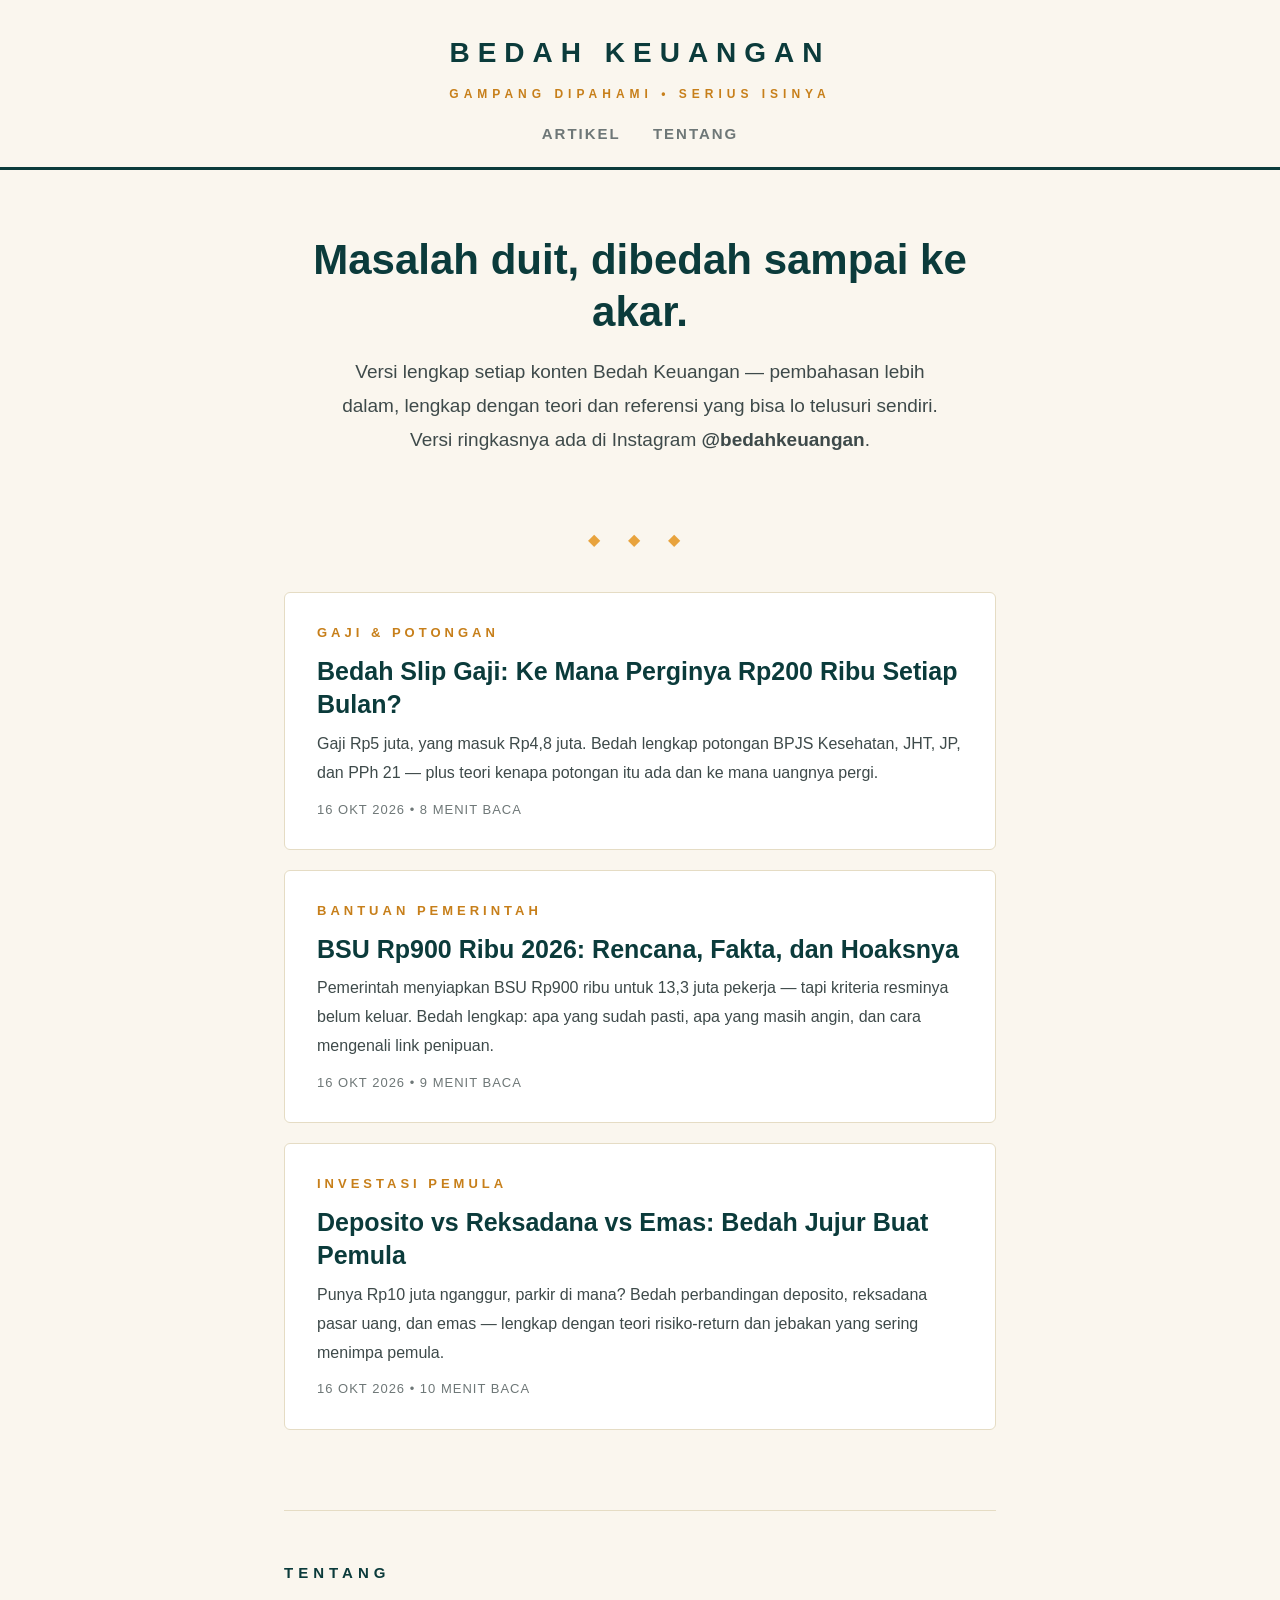
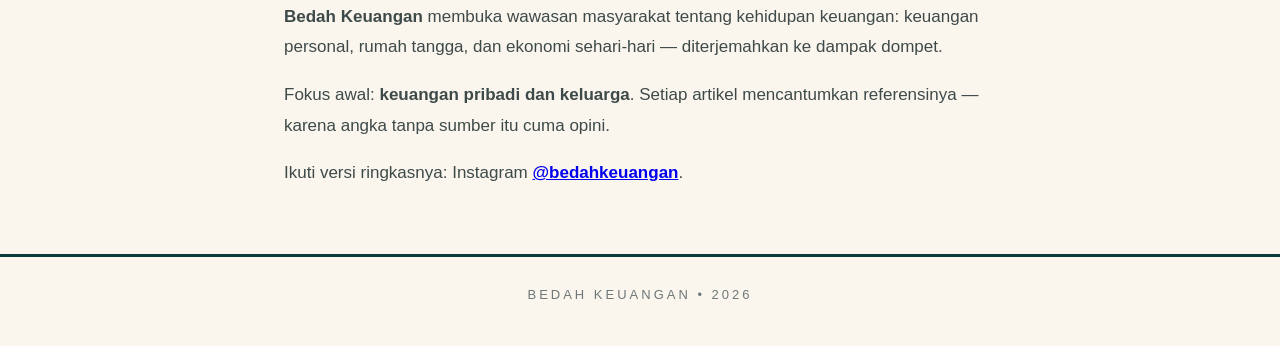
==== index.html @ 10d6ec5a "Situs Bedah Keuangan: 3 artikel perdana" ====
<!DOCTYPE html>
<html lang="id">
<head>
<meta charset="UTF-8">
<meta name="viewport" content="width=device-width, initial-scale=1.0">
<title>Bedah Keuangan — Gampang Dipahami, Serius Isinya</title>
<meta name="description" content="Bedah masalah duit sampai ke akar: keuangan pribadi dan keluarga, dibedah presisi dengan angka terverifikasi dan referensi yang bisa ditelusuri.">
<link rel="stylesheet" href="style.css">
</head>
<body>
<header class="site-header">
  <div class="wrap">
    <a class="brand" href="index.html">BEDAH KEUANGAN<small>GAMPANG DIPAHAMI &bull; SERIUS ISINYA</small></a>
    <nav>
      <a href="index.html">ARTIKEL</a>
      <a href="#tentang">TENTANG</a>
    </nav>
  </div>
</header>

<main class="wrap">
  <section class="hero">
    <h1>Masalah duit, dibedah sampai ke akar.</h1>
    <p>Versi lengkap setiap konten Bedah Keuangan — pembahasan lebih dalam, lengkap dengan teori dan referensi yang bisa lo telusuri sendiri. Versi ringkasnya ada di Instagram <strong>@bedahkeuangan</strong>.</p>
  </section>

  <div class="ornament">&#9670; &#9670; &#9670;</div>

  <section class="cards">
    <a class="card" href="artikel/thp-potongan-gaji.html">
      <div class="kicker">GAJI &amp; POTONGAN</div>
      <h2>Bedah Slip Gaji: Ke Mana Perginya Rp200 Ribu Setiap Bulan?</h2>
      <p>Gaji Rp5 juta, yang masuk Rp4,8 juta. Bedah lengkap potongan BPJS Kesehatan, JHT, JP, dan PPh 21 — plus teori kenapa potongan itu ada dan ke mana uangnya pergi.</p>
      <div class="meta">16 OKT 2026 &bull; 8 MENIT BACA</div>
    </a>
    <a class="card" href="artikel/bsu-900rb-2026.html">
      <div class="kicker">BANTUAN PEMERINTAH</div>
      <h2>BSU Rp900 Ribu 2026: Rencana, Fakta, dan Hoaksnya</h2>
      <p>Pemerintah menyiapkan BSU Rp900 ribu untuk 13,3 juta pekerja — tapi kriteria resminya belum keluar. Bedah lengkap: apa yang sudah pasti, apa yang masih angin, dan cara mengenali link penipuan.</p>
      <div class="meta">16 OKT 2026 &bull; 9 MENIT BACA</div>
    </a>
    <a class="card" href="artikel/investasi-pemula.html">
      <div class="kicker">INVESTASI PEMULA</div>
      <h2>Deposito vs Reksadana vs Emas: Bedah Jujur Buat Pemula</h2>
      <p>Punya Rp10 juta nganggur, parkir di mana? Bedah perbandingan deposito, reksadana pasar uang, dan emas — lengkap dengan teori risiko-return dan jebakan yang sering menimpa pemula.</p>
      <div class="meta">16 OKT 2026 &bull; 10 MENIT BACA</div>
    </a>
    <!-- Artikel berikutnya akan muncul di sini -->
  </section>

  <section class="about" id="tentang">
    <h2>TENTANG</h2>
    <p><strong>Bedah Keuangan</strong> membuka wawasan masyarakat tentang kehidupan keuangan: keuangan personal, rumah tangga, dan ekonomi sehari-hari — diterjemahkan ke dampak dompet.</p>
    <p>Fokus awal: <strong>keuangan pribadi dan keluarga</strong>. Setiap artikel mencantumkan referensinya — karena angka tanpa sumber itu cuma opini.</p>
    <p>Ikuti versi ringkasnya: Instagram <a href="https://www.instagram.com/bedahkeuangan"><strong>@bedahkeuangan</strong></a>.</p>
  </section>
</main>

<footer>
  <div class="wrap">
    BEDAH KEUANGAN &bull; 2026
  </div>
</footer>
</body>
</html>
---- style.css ----
/* Bedah Keuangan — tema "Meja Bedah": kertas kerja analis */
:root {
  --kertas: #FAF6EE;
  --tinta: #0B3B3B;
  --amber: #C77F1A;
  --amber-soft: #E8A33D;
  --arang: #3E4A4A;
  --abu: #6E7777;
  --garis: #E5DCC4;
  --merah: #C0392B;
}
* { margin: 0; padding: 0; box-sizing: border-box; }
body {
  background: var(--kertas);
  color: var(--arang);
  font-family: -apple-system, BlinkMacSystemFont, "Segoe UI", Inter, Roboto, "Helvetica Neue", Arial, sans-serif;
  line-height: 1.8;
  -webkit-font-smoothing: antialiased;
}
.wrap { max-width: 760px; margin: 0 auto; padding: 0 24px; }

/* header */
.site-header {
  border-bottom: 3px solid var(--tinta);
  padding: 28px 0 20px;
  text-align: center;
}
.brand {
  font-size: 28px; font-weight: 800; letter-spacing: 8px;
  text-decoration: none; color: var(--tinta);
}
.brand small { display: block; font-size: 12px; letter-spacing: 5px; color: var(--amber); font-weight: 700; margin-top: 6px; }
nav { margin-top: 14px; font-size: 15px; }
nav a { color: var(--abu); text-decoration: none; margin: 0 14px; letter-spacing: 2px; font-weight: 600; }
nav a:hover { color: var(--tinta); }

/* hero */
.hero { text-align: center; padding: 64px 0 40px; }
.hero h1 { font-size: 42px; line-height: 1.25; margin-bottom: 16px; color: var(--tinta); font-weight: 800; }
.hero p { font-size: 19px; color: var(--arang); max-width: 600px; margin: 0 auto; }
.ornament { color: var(--amber-soft); letter-spacing: 12px; margin: 28px 0; text-align: center; }

/* article cards */
.cards { padding: 10px 0 60px; }
.card {
  display: block; text-decoration: none; color: var(--arang);
  border: 1px solid var(--garis); background: #fff;
  padding: 28px 32px; margin-bottom: 20px; border-radius: 6px;
}
.card:hover { border-color: var(--amber-soft); }
.card .kicker { font-size: 13px; letter-spacing: 4px; color: var(--amber); font-weight: 800; }
.card h2 { font-size: 25px; margin: 10px 0 8px; line-height: 1.35; color: var(--tinta); }
.card p { font-size: 16px; color: var(--arang); }
.card .meta { font-size: 13px; color: var(--abu); margin-top: 10px; letter-spacing: 1px; }

/* article page */
.article-head { text-align: center; padding: 56px 0 8px; }
.article-head .kicker { font-size: 14px; letter-spacing: 5px; color: var(--amber); font-weight: 800; }
.article-head h1 { font-size: 38px; line-height: 1.3; margin: 16px 0; color: var(--tinta); font-weight: 800; }
.article-head .dek { font-size: 19px; color: var(--arang); font-style: italic; }
.article-head .meta { font-size: 13px; color: var(--abu); margin-top: 14px; letter-spacing: 1px; }
article { padding: 24px 0 40px; font-size: 18px; }
article p { margin-bottom: 1.4em; }
article h2 { font-size: 27px; margin: 2em 0 .7em; line-height: 1.35; color: var(--tinta); font-weight: 800; }
article h2::before { content: "\25C6  "; color: var(--amber-soft); font-size: .6em; vertical-align: middle; }
article a { color: var(--tinta); text-decoration-color: var(--amber-soft); text-decoration-thickness: 2px; }
.lede { font-size: 21px; }
.lede::first-letter {
  font-size: 3.2em; float: left; line-height: .9;
  padding: 6px 12px 0 0; color: var(--amber-soft); font-weight: 800;
}
figure { margin: 2.2em 0; }
figure img { width: 100%; display: block; border: 1px solid var(--garis); border-radius: 4px; }
figcaption { font-size: 14px; color: var(--abu); margin-top: 10px; font-style: italic; }
blockquote {
  border-left: 4px solid var(--amber-soft); margin: 2em 0; padding: .6em 0 .6em 1.4em;
  font-size: 21px; font-weight: 700; color: var(--tinta);
}
table.ledger { width: 100%; border-collapse: collapse; margin: 2em 0; font-size: 17px; }
table.ledger th { text-align: left; font-size: 13px; letter-spacing: 3px; color: var(--abu); padding: 10px 8px; border-bottom: 3px solid var(--tinta); }
table.ledger td { padding: 12px 8px; border-bottom: 1px solid var(--garis); }
table.ledger td.num { font-family: ui-monospace, "SF Mono", Menlo, Consolas, monospace; font-weight: 700; text-align: right; white-space: nowrap; }
table.ledger tr.total td { border-bottom: 4px double var(--tinta); font-weight: 800; color: var(--tinta); }
.num-neg { color: var(--merah); }
.ref-box { border: 1px solid var(--garis); background: #fff; padding: 28px 32px; margin: 3em 0; border-radius: 6px; }
.ref-box h2 { margin-top: 0; }
.ref-box h2::before { content: ""; }
.ref-box ol { margin-left: 1.4em; font-size: 16px; }
.ref-box li { margin-bottom: .7em; }
.about { border-top: 1px solid var(--garis); padding: 48px 0; }
.about h2 { font-size: 15px; letter-spacing: 5px; color: var(--tinta); margin-bottom: 16px; }
.about p { margin-bottom: 1em; font-size: 17px; }
footer { border-top: 3px solid var(--tinta); padding: 26px 0 40px; text-align: center; font-size: 13px; letter-spacing: 3px; color: var(--abu); }
.cta { text-align: center; border: 1px solid var(--garis); background: #fff; border-radius: 6px; padding: 8px 32px 32px; margin: 3em 0; }
.cta p { font-size: 18px; }
.back { display: inline-block; margin: 32px 0 8px; color: var(--tinta); font-weight: 700; text-decoration: none; }
.back:hover { color: var(--amber); }
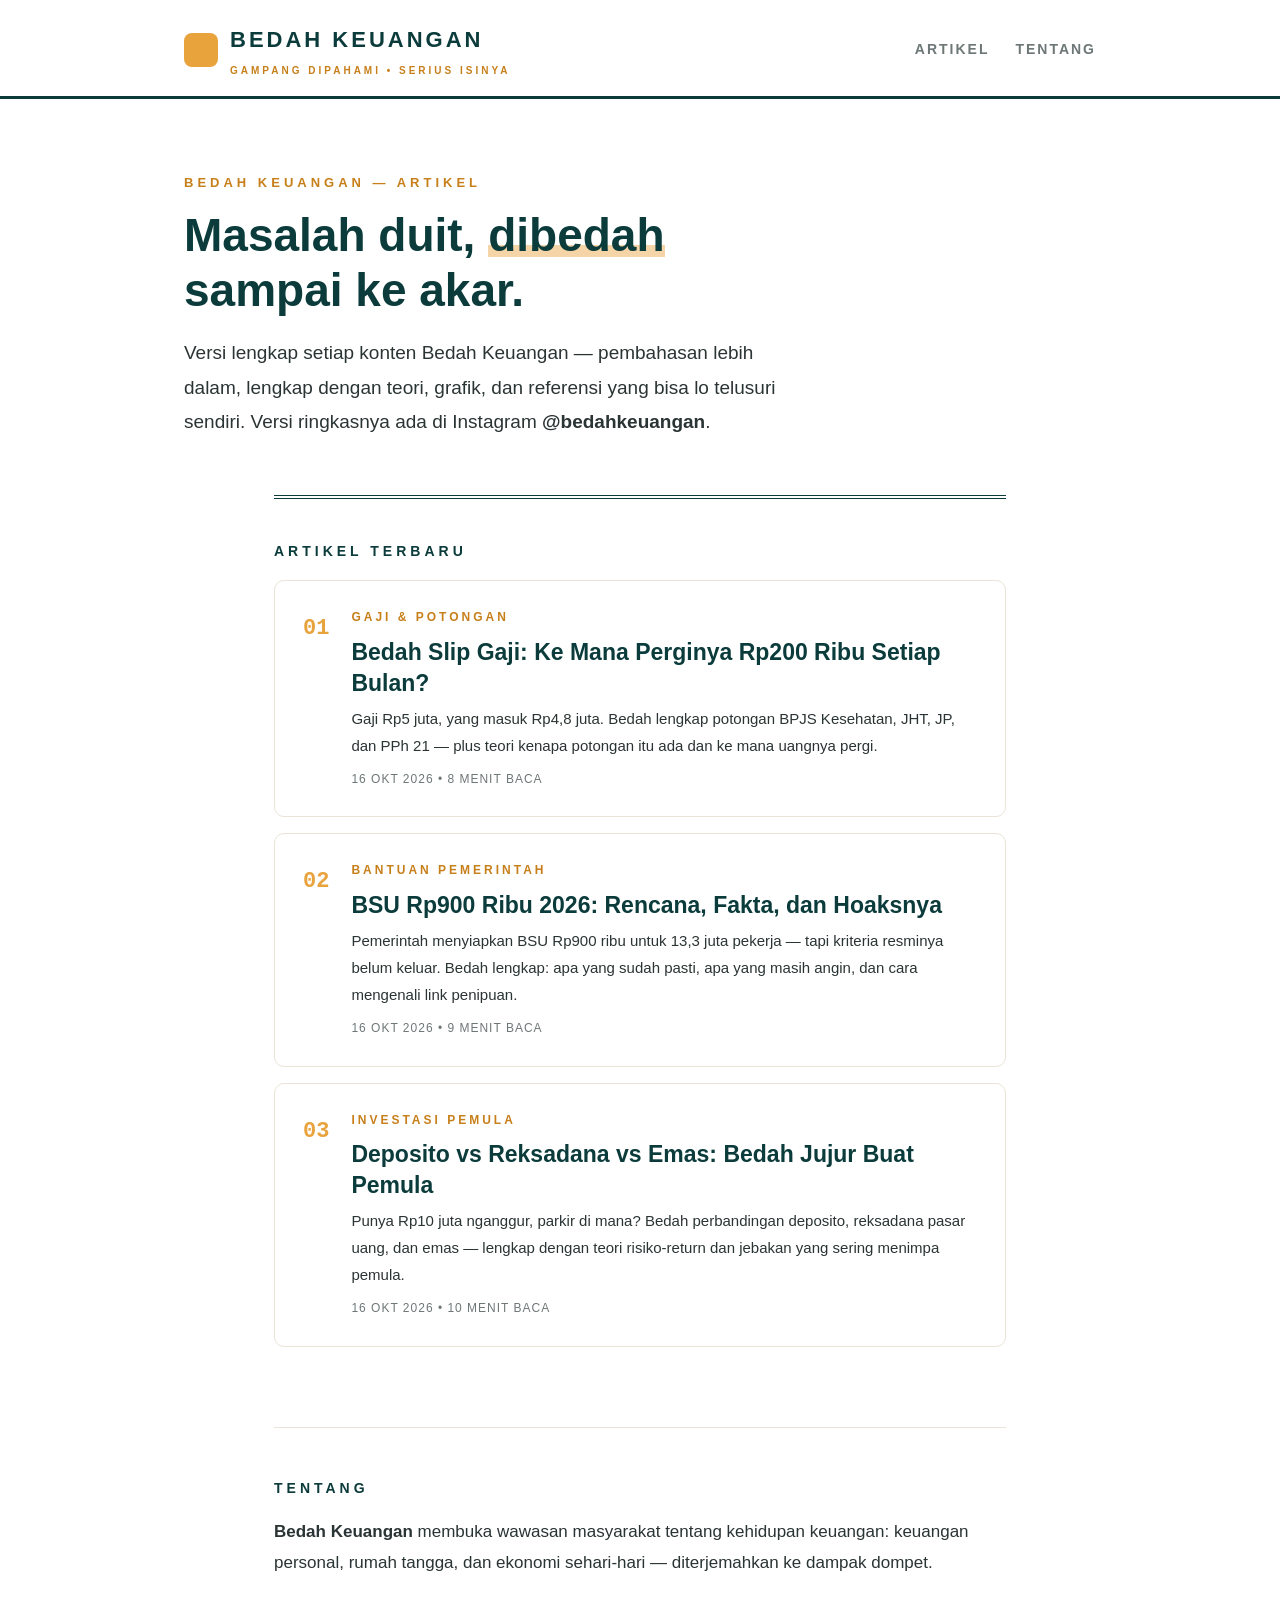
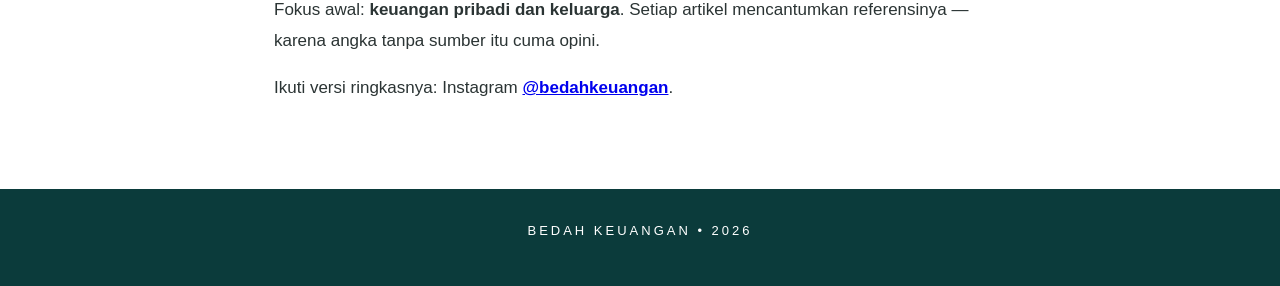
==== commit 9e19ea01: "Update index.html and style.css with new design" ====
--- a/index.html
+++ b/index.html
@@ -10,7 +10,7 @@
 <body>
 <header class="site-header">
   <div class="wrap">
-    <a class="brand" href="index.html">BEDAH KEUANGAN<small>GAMPANG DIPAHAMI &bull; SERIUS ISINYA</small></a>
+    <a class="brand" href="index.html"><span>BEDAH KEUANGAN<small>GAMPANG DIPAHAMI &bull; SERIUS ISINYA</small></span></a>
     <nav>
       <a href="index.html">ARTIKEL</a>
       <a href="#tentang">TENTANG</a>
@@ -18,42 +18,54 @@
   </div>
 </header>
 
-<main class="wrap">
+<main>
   <section class="hero">
-    <h1>Masalah duit, dibedah sampai ke akar.</h1>
-    <p>Versi lengkap setiap konten Bedah Keuangan — pembahasan lebih dalam, lengkap dengan teori dan referensi yang bisa lo telusuri sendiri. Versi ringkasnya ada di Instagram <strong>@bedahkeuangan</strong>.</p>
+    <div class="kicker">BEDAH KEUANGAN &mdash; ARTIKEL</div>
+    <h1>Masalah duit, <span class="hl">dibedah</span> sampai ke akar.</h1>
+    <p>Versi lengkap setiap konten Bedah Keuangan — pembahasan lebih dalam, lengkap dengan teori, grafik, dan referensi yang bisa lo telusuri sendiri. Versi ringkasnya ada di Instagram <strong>@bedahkeuangan</strong>.</p>
   </section>
 
-  <div class="ornament">&#9670; &#9670; &#9670;</div>
+  <div class="wrap">
+    <div class="ornament"></div>
+    <div class="cards-head">ARTIKEL TERBARU</div>
+    <section class="cards">
+      <a class="card" href="artikel/thp-potongan-gaji.html">
+        <div class="num">01</div>
+        <div>
+          <div class="kicker">GAJI &amp; POTONGAN</div>
+          <h2>Bedah Slip Gaji: Ke Mana Perginya Rp200 Ribu Setiap Bulan?</h2>
+          <p>Gaji Rp5 juta, yang masuk Rp4,8 juta. Bedah lengkap potongan BPJS Kesehatan, JHT, JP, dan PPh 21 — plus teori kenapa potongan itu ada dan ke mana uangnya pergi.</p>
+          <div class="meta">16 OKT 2026 &bull; 8 MENIT BACA</div>
+        </div>
+      </a>
+      <a class="card" href="artikel/bsu-900rb-2026.html">
+        <div class="num">02</div>
+        <div>
+          <div class="kicker">BANTUAN PEMERINTAH</div>
+          <h2>BSU Rp900 Ribu 2026: Rencana, Fakta, dan Hoaksnya</h2>
+          <p>Pemerintah menyiapkan BSU Rp900 ribu untuk 13,3 juta pekerja — tapi kriteria resminya belum keluar. Bedah lengkap: apa yang sudah pasti, apa yang masih angin, dan cara mengenali link penipuan.</p>
+          <div class="meta">16 OKT 2026 &bull; 9 MENIT BACA</div>
+        </div>
+      </a>
+      <a class="card" href="artikel/investasi-pemula.html">
+        <div class="num">03</div>
+        <div>
+          <div class="kicker">INVESTASI PEMULA</div>
+          <h2>Deposito vs Reksadana vs Emas: Bedah Jujur Buat Pemula</h2>
+          <p>Punya Rp10 juta nganggur, parkir di mana? Bedah perbandingan deposito, reksadana pasar uang, dan emas — lengkap dengan teori risiko-return dan jebakan yang sering menimpa pemula.</p>
+          <div class="meta">16 OKT 2026 &bull; 10 MENIT BACA</div>
+        </div>
+      </a>
+      <!-- Artikel berikutnya akan muncul di sini -->
+    </section>
 
-  <section class="cards">
-    <a class="card" href="artikel/thp-potongan-gaji.html">
-      <div class="kicker">GAJI &amp; POTONGAN</div>
-      <h2>Bedah Slip Gaji: Ke Mana Perginya Rp200 Ribu Setiap Bulan?</h2>
-      <p>Gaji Rp5 juta, yang masuk Rp4,8 juta. Bedah lengkap potongan BPJS Kesehatan, JHT, JP, dan PPh 21 — plus teori kenapa potongan itu ada dan ke mana uangnya pergi.</p>
-      <div class="meta">16 OKT 2026 &bull; 8 MENIT BACA</div>
-    </a>
-    <a class="card" href="artikel/bsu-900rb-2026.html">
-      <div class="kicker">BANTUAN PEMERINTAH</div>
-      <h2>BSU Rp900 Ribu 2026: Rencana, Fakta, dan Hoaksnya</h2>
-      <p>Pemerintah menyiapkan BSU Rp900 ribu untuk 13,3 juta pekerja — tapi kriteria resminya belum keluar. Bedah lengkap: apa yang sudah pasti, apa yang masih angin, dan cara mengenali link penipuan.</p>
-      <div class="meta">16 OKT 2026 &bull; 9 MENIT BACA</div>
-    </a>
-    <a class="card" href="artikel/investasi-pemula.html">
-      <div class="kicker">INVESTASI PEMULA</div>
-      <h2>Deposito vs Reksadana vs Emas: Bedah Jujur Buat Pemula</h2>
-      <p>Punya Rp10 juta nganggur, parkir di mana? Bedah perbandingan deposito, reksadana pasar uang, dan emas — lengkap dengan teori risiko-return dan jebakan yang sering menimpa pemula.</p>
-      <div class="meta">16 OKT 2026 &bull; 10 MENIT BACA</div>
-    </a>
-    <!-- Artikel berikutnya akan muncul di sini -->
-  </section>
-
-  <section class="about" id="tentang">
-    <h2>TENTANG</h2>
-    <p><strong>Bedah Keuangan</strong> membuka wawasan masyarakat tentang kehidupan keuangan: keuangan personal, rumah tangga, dan ekonomi sehari-hari — diterjemahkan ke dampak dompet.</p>
-    <p>Fokus awal: <strong>keuangan pribadi dan keluarga</strong>. Setiap artikel mencantumkan referensinya — karena angka tanpa sumber itu cuma opini.</p>
-    <p>Ikuti versi ringkasnya: Instagram <a href="https://www.instagram.com/bedahkeuangan"><strong>@bedahkeuangan</strong></a>.</p>
-  </section>
+    <section class="about" id="tentang">
+      <h2>TENTANG</h2>
+      <p><strong>Bedah Keuangan</strong> membuka wawasan masyarakat tentang kehidupan keuangan: keuangan personal, rumah tangga, dan ekonomi sehari-hari — diterjemahkan ke dampak dompet.</p>
+      <p>Fokus awal: <strong>keuangan pribadi dan keluarga</strong>. Setiap artikel mencantumkan referensinya — karena angka tanpa sumber itu cuma opini.</p>
+      <p>Ikuti versi ringkasnya: Instagram <a href="https://www.instagram.com/bedahkeuangan"><strong>@bedahkeuangan</strong></a>.</p>
+    </section>
+  </div>
 </main>
 
 <footer>
--- a/style.css
+++ b/style.css
@@ -1,97 +1,158 @@
-/* Bedah Keuangan — tema "Meja Bedah": kertas kerja analis */
+/* Bedah Keuangan — identitas web: putih bersih, teal + amber */
 :root {
-  --kertas: #FAF6EE;
+  --putih: #FFFFFF;
   --tinta: #0B3B3B;
-  --amber: #C77F1A;
-  --amber-soft: #E8A33D;
-  --arang: #3E4A4A;
+  --tinta-soft: #145252;
+  --amber: #E8A33D;
+  --amber-dark: #C77F1A;
+  --arang: #2B3434;
   --abu: #6E7777;
-  --garis: #E5DCC4;
+  --garis: #E9E4D6;
+  --kertas: #F7F4EA;
   --merah: #C0392B;
+  --teal-tint: #EEF4F4;
 }
 * { margin: 0; padding: 0; box-sizing: border-box; }
 body {
-  background: var(--kertas);
+  background: var(--putih);
   color: var(--arang);
   font-family: -apple-system, BlinkMacSystemFont, "Segoe UI", Inter, Roboto, "Helvetica Neue", Arial, sans-serif;
   line-height: 1.8;
   -webkit-font-smoothing: antialiased;
 }
-.wrap { max-width: 760px; margin: 0 auto; padding: 0 24px; }
+.wrap { max-width: 780px; margin: 0 auto; padding: 0 24px; }
 
-/* header */
+/* header — kiri, bukan tengah */
 .site-header {
   border-bottom: 3px solid var(--tinta);
-  padding: 28px 0 20px;
-  text-align: center;
+  background: var(--putih);
+}
+.site-header .wrap {
+  display: flex; align-items: center; justify-content: space-between;
+  padding-top: 20px; padding-bottom: 16px;
+  max-width: 960px;
 }
 .brand {
-  font-size: 28px; font-weight: 800; letter-spacing: 8px;
+  font-size: 22px; font-weight: 800; letter-spacing: 3px;
   text-decoration: none; color: var(--tinta);
+  display: flex; align-items: center; gap: 12px;
 }
-.brand small { display: block; font-size: 12px; letter-spacing: 5px; color: var(--amber); font-weight: 700; margin-top: 6px; }
-nav { margin-top: 14px; font-size: 15px; }
-nav a { color: var(--abu); text-decoration: none; margin: 0 14px; letter-spacing: 2px; font-weight: 600; }
+.brand::before {
+  content: ""; width: 34px; height: 34px; border-radius: 8px;
+  background: var(--amber);
+  flex-shrink: 0;
+}
+.brand small { display: block; font-size: 10px; letter-spacing: 3px; color: var(--amber-dark); font-weight: 700; margin-top: 2px; }
+nav { font-size: 14px; }
+nav a { color: var(--abu); text-decoration: none; margin-left: 22px; letter-spacing: 2px; font-weight: 700; }
 nav a:hover { color: var(--tinta); }
 
-/* hero */
-.hero { text-align: center; padding: 64px 0 40px; }
-.hero h1 { font-size: 42px; line-height: 1.25; margin-bottom: 16px; color: var(--tinta); font-weight: 800; }
-.hero p { font-size: 19px; color: var(--arang); max-width: 600px; margin: 0 auto; }
-.ornament { color: var(--amber-soft); letter-spacing: 12px; margin: 28px 0; text-align: center; }
+/* hero — kiri, headline teal + garis amber */
+.hero { padding: 72px 0 48px; max-width: 960px; margin: 0 auto; padding-left: 24px; padding-right: 24px; }
+.hero .kicker { font-size: 13px; letter-spacing: 4px; color: var(--amber-dark); font-weight: 800; margin-bottom: 14px; }
+.hero h1 { font-size: 46px; line-height: 1.2; color: var(--tinta); font-weight: 800; max-width: 640px; }
+.hero h1 .hl { position: relative; white-space: nowrap; }
+.hero h1 .hl::after {
+  content: ""; position: absolute; left: 0; right: 0; bottom: 4px; height: 12px;
+  background: var(--amber); opacity: .45; z-index: -1;
+}
+.hero p { font-size: 19px; color: var(--arang); max-width: 620px; margin-top: 18px; }
+.ornament { border-top: 4px double var(--tinta); margin: 8px 0 40px; }
 
-/* article cards */
-.cards { padding: 10px 0 60px; }
+/* daftar artikel — baris ledger bernomor */
+.cards-head { font-size: 14px; letter-spacing: 4px; color: var(--tinta); font-weight: 800; margin-bottom: 6px; }
+.cards { padding: 10px 0 64px; }
 .card {
-  display: block; text-decoration: none; color: var(--arang);
-  border: 1px solid var(--garis); background: #fff;
-  padding: 28px 32px; margin-bottom: 20px; border-radius: 6px;
+  display: flex; gap: 22px; align-items: flex-start;
+  text-decoration: none; color: var(--arang);
+  border: 1px solid var(--garis); border-radius: 10px;
+  padding: 26px 28px; margin-bottom: 16px; background: var(--putih);
+  transition: border-color .15s, transform .15s;
 }
-.card:hover { border-color: var(--amber-soft); }
-.card .kicker { font-size: 13px; letter-spacing: 4px; color: var(--amber); font-weight: 800; }
-.card h2 { font-size: 25px; margin: 10px 0 8px; line-height: 1.35; color: var(--tinta); }
-.card p { font-size: 16px; color: var(--arang); }
-.card .meta { font-size: 13px; color: var(--abu); margin-top: 10px; letter-spacing: 1px; }
+.card:hover { border-color: var(--amber); transform: translateY(-2px); }
+.card .num {
+  font-family: ui-monospace, "SF Mono", Menlo, Consolas, monospace;
+  font-weight: 700; font-size: 22px; color: var(--amber);
+  flex-shrink: 0; padding-top: 2px;
+}
+.card .kicker { font-size: 12px; letter-spacing: 3px; color: var(--amber-dark); font-weight: 800; }
+.card h2 { font-size: 23px; margin: 8px 0 6px; line-height: 1.35; color: var(--tinta); }
+.card p { font-size: 15px; color: var(--arang); }
+.card .meta { font-size: 12px; color: var(--abu); margin-top: 10px; letter-spacing: 1px; }
 
-/* article page */
-.article-head { text-align: center; padding: 56px 0 8px; }
-.article-head .kicker { font-size: 14px; letter-spacing: 5px; color: var(--amber); font-weight: 800; }
-.article-head h1 { font-size: 38px; line-height: 1.3; margin: 16px 0; color: var(--tinta); font-weight: 800; }
+/* halaman artikel */
+.article-head { padding: 56px 0 8px; }
+.article-head .kicker { font-size: 13px; letter-spacing: 4px; color: var(--amber-dark); font-weight: 800; }
+.article-head h1 { font-size: 38px; line-height: 1.28; margin: 14px 0; color: var(--tinta); font-weight: 800; }
+.article-head .rule { width: 72px; height: 6px; background: var(--amber); border-radius: 3px; margin: 4px 0 18px; }
 .article-head .dek { font-size: 19px; color: var(--arang); font-style: italic; }
 .article-head .meta { font-size: 13px; color: var(--abu); margin-top: 14px; letter-spacing: 1px; }
 article { padding: 24px 0 40px; font-size: 18px; }
 article p { margin-bottom: 1.4em; }
-article h2 { font-size: 27px; margin: 2em 0 .7em; line-height: 1.35; color: var(--tinta); font-weight: 800; }
-article h2::before { content: "\25C6  "; color: var(--amber-soft); font-size: .6em; vertical-align: middle; }
-article a { color: var(--tinta); text-decoration-color: var(--amber-soft); text-decoration-thickness: 2px; }
-.lede { font-size: 21px; }
-.lede::first-letter {
-  font-size: 3.2em; float: left; line-height: .9;
-  padding: 6px 12px 0 0; color: var(--amber-soft); font-weight: 800;
+article h2 { font-size: 26px; margin: 2.2em 0 .7em; line-height: 1.35; color: var(--tinta); font-weight: 800; }
+article h2 .n {
+  font-family: ui-monospace, "SF Mono", Menlo, Consolas, monospace;
+  color: var(--amber); font-size: .75em; margin-right: 10px;
 }
-figure { margin: 2.2em 0; }
-figure img { width: 100%; display: block; border: 1px solid var(--garis); border-radius: 4px; }
-figcaption { font-size: 14px; color: var(--abu); margin-top: 10px; font-style: italic; }
+article a { color: var(--tinta-soft); text-decoration-color: var(--amber); text-decoration-thickness: 2px; }
+.lede { font-size: 21px; color: var(--arang); }
 blockquote {
-  border-left: 4px solid var(--amber-soft); margin: 2em 0; padding: .6em 0 .6em 1.4em;
-  font-size: 21px; font-weight: 700; color: var(--tinta);
+  border-left: 5px solid var(--amber); margin: 2em 0; padding: .6em 0 .6em 1.4em;
+  font-size: 21px; font-weight: 700; color: var(--tinta); background: var(--teal-tint);
+  border-radius: 0 8px 8px 0;
 }
+
+/* grafik bar */
+.chart {
+  background: var(--putih); border: 1px solid var(--garis); border-radius: 10px;
+  padding: 26px 28px; margin: 2.4em 0;
+}
+.chart h3 { font-size: 13px; letter-spacing: 3px; color: var(--tinta); font-weight: 800; margin-bottom: 18px; }
+.brow { display: flex; align-items: center; gap: 14px; margin: 14px 0; }
+.blabel { width: 190px; flex-shrink: 0; font-size: 15px; font-weight: 600; color: var(--arang); line-height: 1.4; }
+.btrack { flex: 1; background: var(--kertas); border-radius: 6px; height: 36px; overflow: hidden; }
+.bfill { height: 100%; border-radius: 6px; background: var(--tinta); }
+.bfill.amber { background: var(--amber); }
+.bfill.red { background: var(--merah); }
+.bval {
+  font-family: ui-monospace, "SF Mono", Menlo, Consolas, monospace;
+  font-weight: 700; font-size: 16px; color: var(--tinta);
+  min-width: 118px; text-align: right; flex-shrink: 0;
+}
+.chart-note { font-size: 13px; color: var(--abu); margin-top: 16px; margin-bottom: 0; }
+
 table.ledger { width: 100%; border-collapse: collapse; margin: 2em 0; font-size: 17px; }
 table.ledger th { text-align: left; font-size: 13px; letter-spacing: 3px; color: var(--abu); padding: 10px 8px; border-bottom: 3px solid var(--tinta); }
 table.ledger td { padding: 12px 8px; border-bottom: 1px solid var(--garis); }
 table.ledger td.num { font-family: ui-monospace, "SF Mono", Menlo, Consolas, monospace; font-weight: 700; text-align: right; white-space: nowrap; }
 table.ledger tr.total td { border-bottom: 4px double var(--tinta); font-weight: 800; color: var(--tinta); }
 .num-neg { color: var(--merah); }
-.ref-box { border: 1px solid var(--garis); background: #fff; padding: 28px 32px; margin: 3em 0; border-radius: 6px; }
-.ref-box h2 { margin-top: 0; }
-.ref-box h2::before { content: ""; }
+
+.ref-box { border-left: 6px solid var(--tinta); background: var(--teal-tint); padding: 26px 30px; margin: 3em 0; border-radius: 0 10px 10px 0; }
+.ref-box h2 { margin-top: 0; font-size: 22px; }
 .ref-box ol { margin-left: 1.4em; font-size: 16px; }
 .ref-box li { margin-bottom: .7em; }
+
+.cta { text-align: center; border: 1px solid var(--garis); border-radius: 10px; padding: 8px 32px 32px; margin: 3em 0; }
+.cta .ornament { border-top: 4px double var(--amber); margin: 24px auto; max-width: 220px; }
+.cta p { font-size: 18px; }
+
 .about { border-top: 1px solid var(--garis); padding: 48px 0; }
-.about h2 { font-size: 15px; letter-spacing: 5px; color: var(--tinta); margin-bottom: 16px; }
+.about h2 { font-size: 14px; letter-spacing: 4px; color: var(--tinta); margin-bottom: 16px; }
 .about p { margin-bottom: 1em; font-size: 17px; }
-footer { border-top: 3px solid var(--tinta); padding: 26px 0 40px; text-align: center; font-size: 13px; letter-spacing: 3px; color: var(--abu); }
-.cta { text-align: center; border: 1px solid var(--garis); background: #fff; border-radius: 6px; padding: 8px 32px 32px; margin: 3em 0; }
-.cta p { font-size: 18px; }
+
+footer { background: var(--tinta); color: #fff; padding: 30px 0 44px; margin-top: 20px; }
+footer .wrap { font-size: 13px; letter-spacing: 3px; text-align: center; }
 .back { display: inline-block; margin: 32px 0 8px; color: var(--tinta); font-weight: 700; text-decoration: none; }
-.back:hover { color: var(--amber); }
+.back:hover { color: var(--amber-dark); }
+
+@media (max-width: 640px) {
+  .hero h1 { font-size: 34px; }
+  .article-head h1 { font-size: 30px; }
+  .site-header .wrap { flex-direction: column; gap: 12px; }
+  nav a { margin: 0 11px; }
+  .brow { flex-wrap: wrap; }
+  .blabel { width: 100%; }
+  .btrack { flex: 1 1 60%; }
+  .card { padding: 20px; }
+}
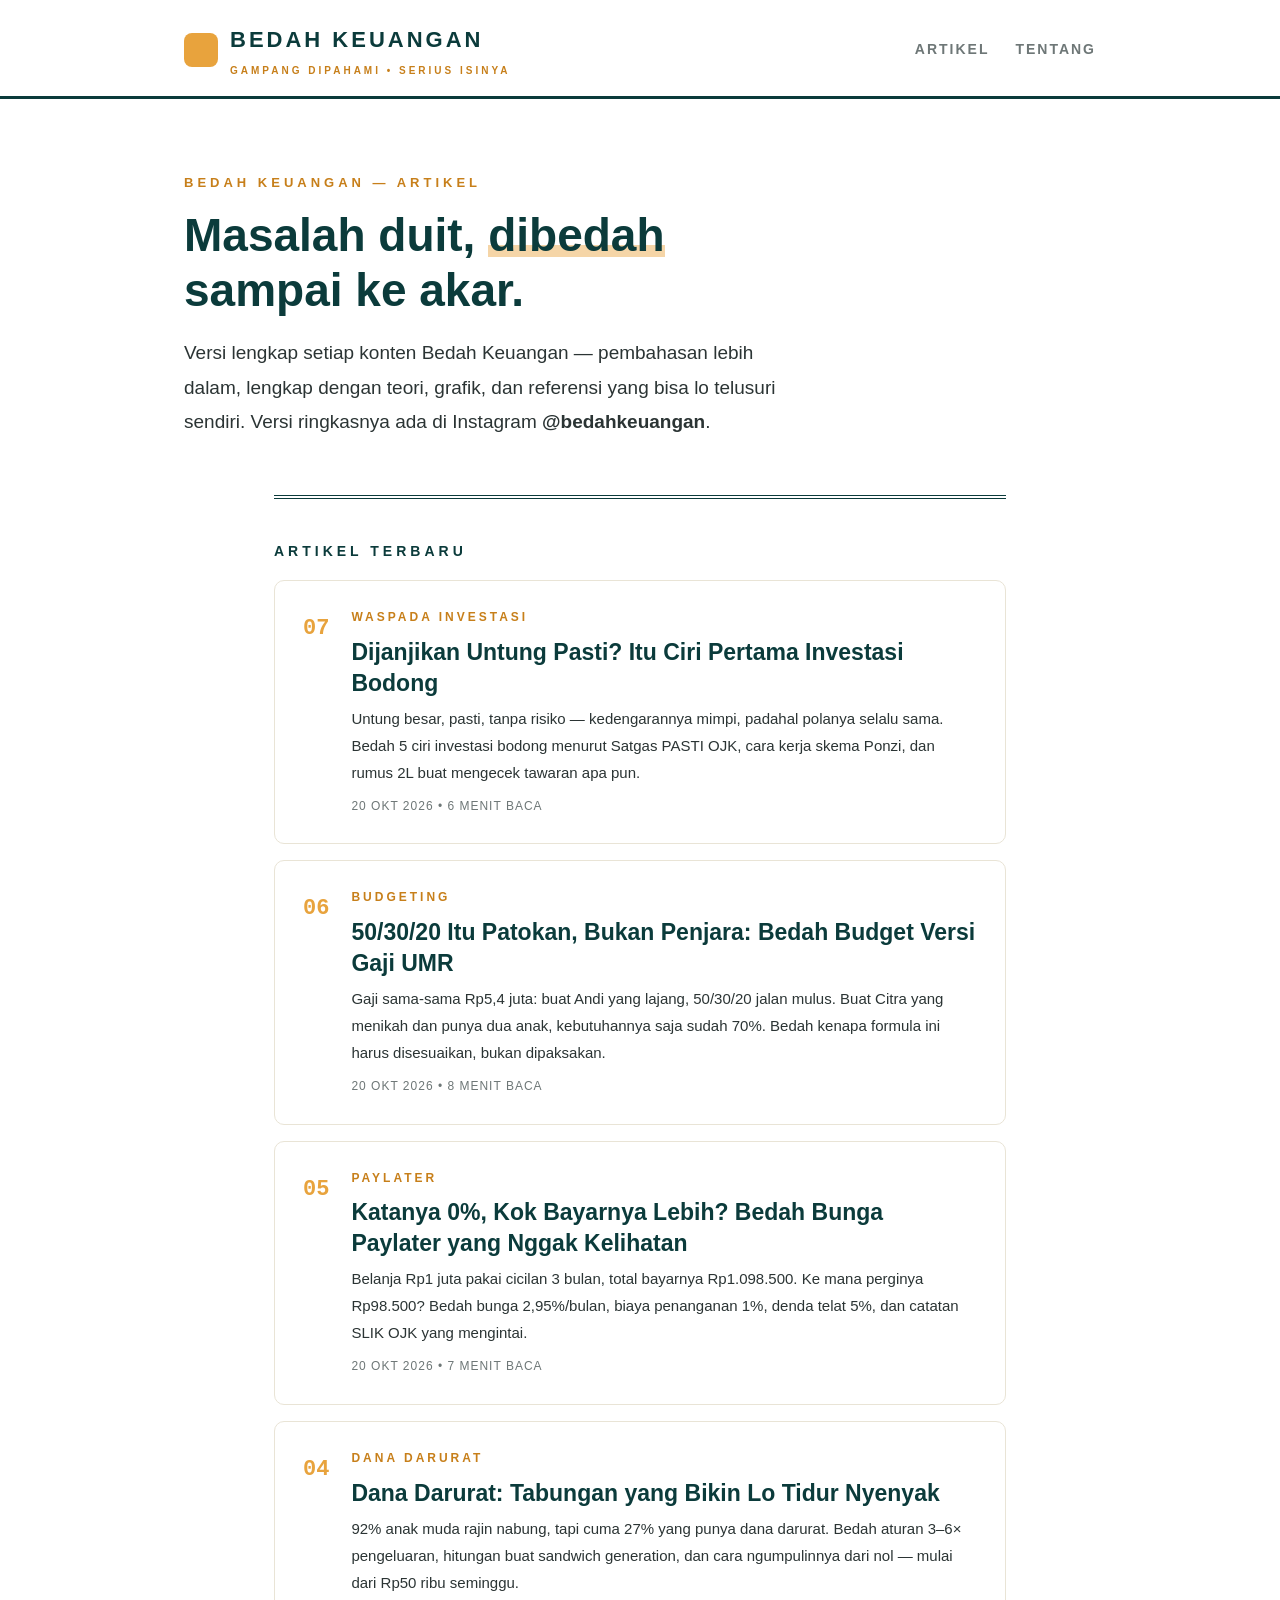
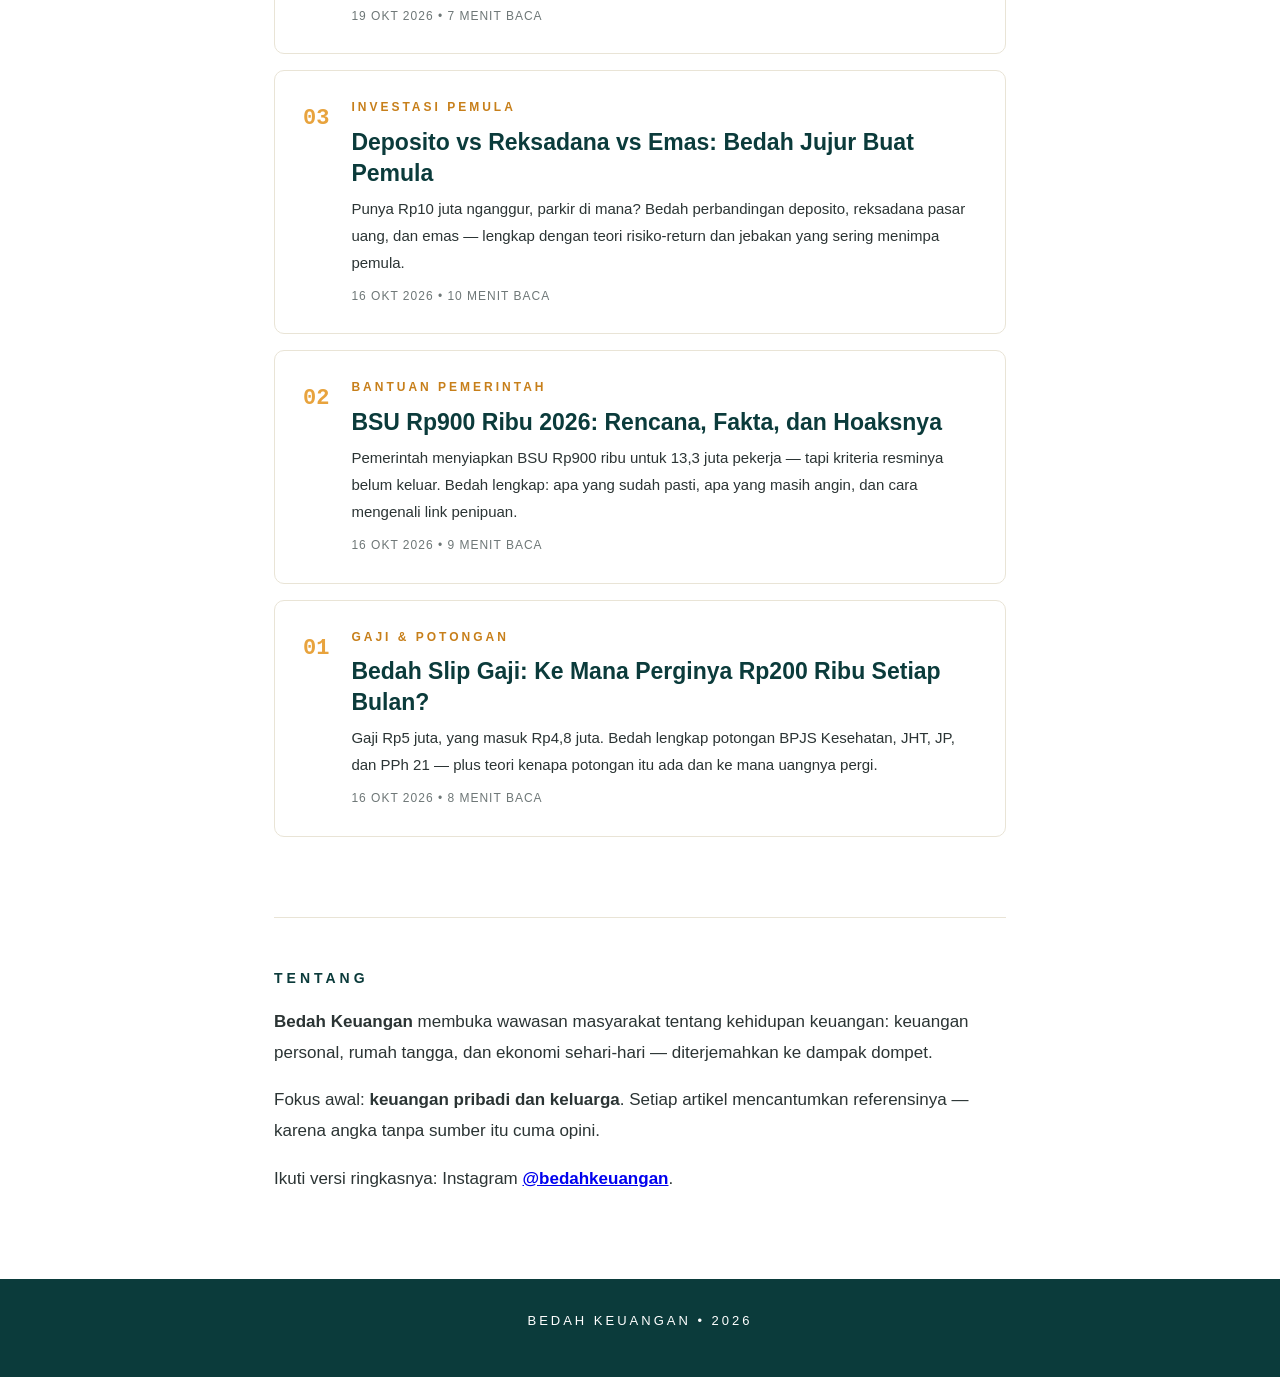
==== commit 61ee3fd5: "Update index: 7 artikel" ====
--- a/index.html
+++ b/index.html
@@ -29,13 +29,49 @@
     <div class="ornament"></div>
     <div class="cards-head">ARTIKEL TERBARU</div>
     <section class="cards">
-      <a class="card" href="artikel/thp-potongan-gaji.html">
-        <div class="num">01</div>
+      <a class="card" href="artikel/investasi-bodong.html">
+        <div class="num">07</div>
         <div>
-          <div class="kicker">GAJI &amp; POTONGAN</div>
-          <h2>Bedah Slip Gaji: Ke Mana Perginya Rp200 Ribu Setiap Bulan?</h2>
-          <p>Gaji Rp5 juta, yang masuk Rp4,8 juta. Bedah lengkap potongan BPJS Kesehatan, JHT, JP, dan PPh 21 — plus teori kenapa potongan itu ada dan ke mana uangnya pergi.</p>
-          <div class="meta">16 OKT 2026 &bull; 8 MENIT BACA</div>
+          <div class="kicker">WASPADA INVESTASI</div>
+          <h2>Dijanjikan Untung Pasti? Itu Ciri Pertama Investasi Bodong</h2>
+          <p>Untung besar, pasti, tanpa risiko — kedengarannya mimpi, padahal polanya selalu sama. Bedah 5 ciri investasi bodong menurut Satgas PASTI OJK, cara kerja skema Ponzi, dan rumus 2L buat mengecek tawaran apa pun.</p>
+          <div class="meta">20 OKT 2026 &bull; 6 MENIT BACA</div>
+        </div>
+      </a>
+      <a class="card" href="artikel/budget-50-30-20.html">
+        <div class="num">06</div>
+        <div>
+          <div class="kicker">BUDGETING</div>
+          <h2>50/30/20 Itu Patokan, Bukan Penjara: Bedah Budget Versi Gaji UMR</h2>
+          <p>Gaji sama-sama Rp5,4 juta: buat Andi yang lajang, 50/30/20 jalan mulus. Buat Citra yang menikah dan punya dua anak, kebutuhannya saja sudah 70%. Bedah kenapa formula ini harus disesuaikan, bukan dipaksakan.</p>
+          <div class="meta">20 OKT 2026 &bull; 8 MENIT BACA</div>
+        </div>
+      </a>
+      <a class="card" href="artikel/paylater-bunga-tersembunyi.html">
+        <div class="num">05</div>
+        <div>
+          <div class="kicker">PAYLATER</div>
+          <h2>Katanya 0%, Kok Bayarnya Lebih? Bedah Bunga Paylater yang Nggak Kelihatan</h2>
+          <p>Belanja Rp1 juta pakai cicilan 3 bulan, total bayarnya Rp1.098.500. Ke mana perginya Rp98.500? Bedah bunga 2,95%/bulan, biaya penanganan 1%, denda telat 5%, dan catatan SLIK OJK yang mengintai.</p>
+          <div class="meta">20 OKT 2026 &bull; 7 MENIT BACA</div>
+        </div>
+      </a>
+      <a class="card" href="artikel/dana-darurat.html">
+        <div class="num">04</div>
+        <div>
+          <div class="kicker">DANA DARURAT</div>
+          <h2>Dana Darurat: Tabungan yang Bikin Lo Tidur Nyenyak</h2>
+          <p>92% anak muda rajin nabung, tapi cuma 27% yang punya dana darurat. Bedah aturan 3–6× pengeluaran, hitungan buat sandwich generation, dan cara ngumpulinnya dari nol — mulai dari Rp50 ribu seminggu.</p>
+          <div class="meta">19 OKT 2026 &bull; 7 MENIT BACA</div>
+        </div>
+      </a>
+      <a class="card" href="artikel/investasi-pemula.html">
+        <div class="num">03</div>
+        <div>
+          <div class="kicker">INVESTASI PEMULA</div>
+          <h2>Deposito vs Reksadana vs Emas: Bedah Jujur Buat Pemula</h2>
+          <p>Punya Rp10 juta nganggur, parkir di mana? Bedah perbandingan deposito, reksadana pasar uang, dan emas — lengkap dengan teori risiko-return dan jebakan yang sering menimpa pemula.</p>
+          <div class="meta">16 OKT 2026 &bull; 10 MENIT BACA</div>
         </div>
       </a>
       <a class="card" href="artikel/bsu-900rb-2026.html">
@@ -47,13 +83,13 @@
           <div class="meta">16 OKT 2026 &bull; 9 MENIT BACA</div>
         </div>
       </a>
-      <a class="card" href="artikel/investasi-pemula.html">
-        <div class="num">03</div>
+      <a class="card" href="artikel/thp-potongan-gaji.html">
+        <div class="num">01</div>
         <div>
-          <div class="kicker">INVESTASI PEMULA</div>
-          <h2>Deposito vs Reksadana vs Emas: Bedah Jujur Buat Pemula</h2>
-          <p>Punya Rp10 juta nganggur, parkir di mana? Bedah perbandingan deposito, reksadana pasar uang, dan emas — lengkap dengan teori risiko-return dan jebakan yang sering menimpa pemula.</p>
-          <div class="meta">16 OKT 2026 &bull; 10 MENIT BACA</div>
+          <div class="kicker">GAJI &amp; POTONGAN</div>
+          <h2>Bedah Slip Gaji: Ke Mana Perginya Rp200 Ribu Setiap Bulan?</h2>
+          <p>Gaji Rp5 juta, yang masuk Rp4,8 juta. Bedah lengkap potongan BPJS Kesehatan, JHT, JP, dan PPh 21 — plus teori kenapa potongan itu ada dan ke mana uangnya pergi.</p>
+          <div class="meta">16 OKT 2026 &bull; 8 MENIT BACA</div>
         </div>
       </a>
       <!-- Artikel berikutnya akan muncul di sini -->
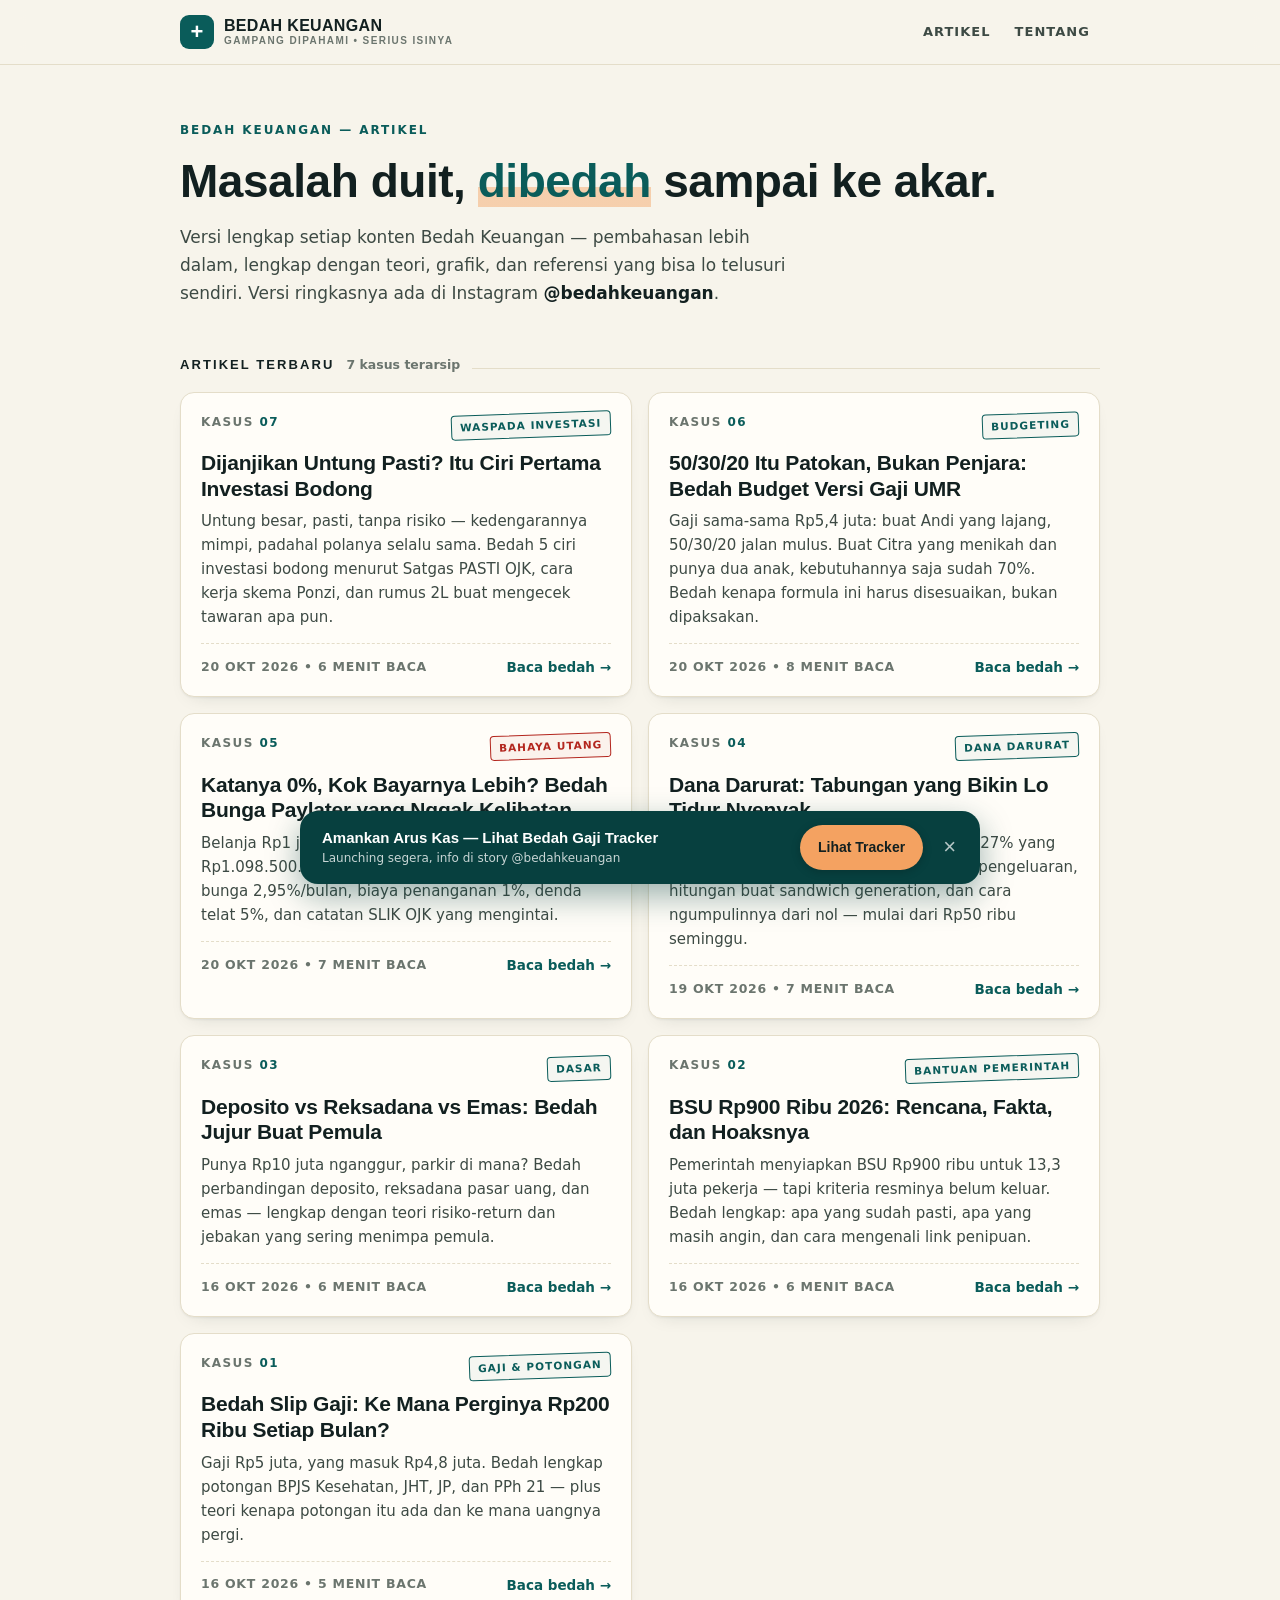
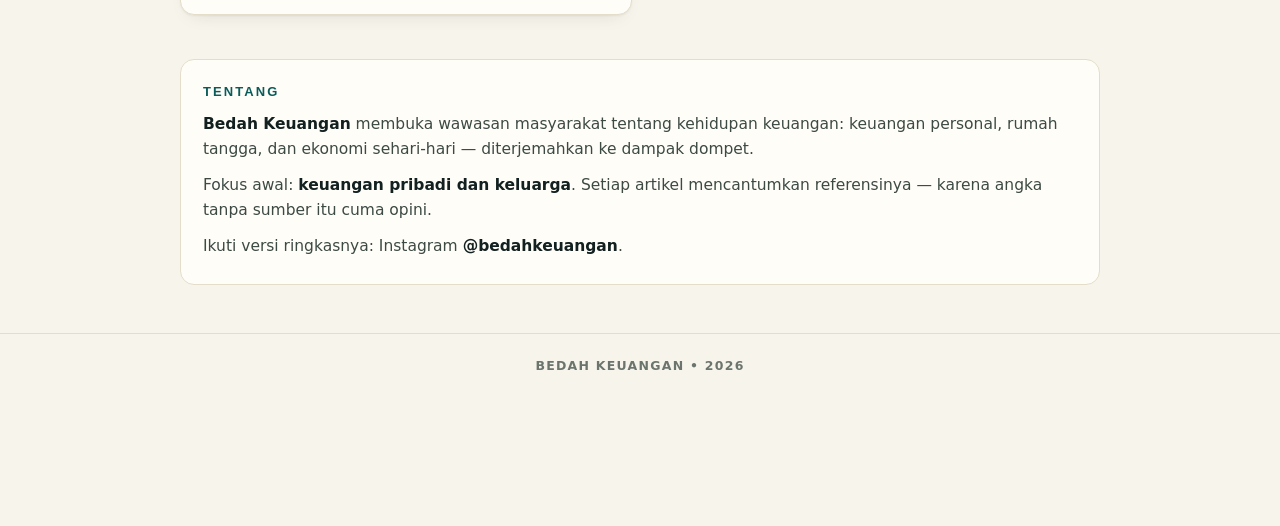
==== commit d27ffffc: "UI Opsi A — Modern Clinical Ledger (roll-out 6 Nov 2026)" ====
--- a/index.html
+++ b/index.html
@@ -9,8 +9,11 @@
 </head>
 <body>
 <header class="site-header">
-  <div class="wrap">
-    <a class="brand" href="index.html"><span>BEDAH KEUANGAN<small>GAMPANG DIPAHAMI &bull; SERIUS ISINYA</small></span></a>
+  <div class="wrap-wide">
+    <a class="brand" href="index.html">
+      <span class="brand-mark">+</span>
+      <span class="brand-name">BEDAH KEUANGAN<small>GAMPANG DIPAHAMI &bull; SERIUS ISINYA</small></span>
+    </a>
     <nav>
       <a href="index.html">ARTIKEL</a>
       <a href="#tentang">TENTANG</a>
@@ -19,80 +22,103 @@
 </header>
 
 <main>
-  <section class="hero">
-    <div class="kicker">BEDAH KEUANGAN &mdash; ARTIKEL</div>
-    <h1>Masalah duit, <span class="hl">dibedah</span> sampai ke akar.</h1>
-    <p>Versi lengkap setiap konten Bedah Keuangan — pembahasan lebih dalam, lengkap dengan teori, grafik, dan referensi yang bisa lo telusuri sendiri. Versi ringkasnya ada di Instagram <strong>@bedahkeuangan</strong>.</p>
-  </section>
+  <div class="wrap-wide">
+    <section class="hero">
+      <div class="kicker">BEDAH KEUANGAN &mdash; ARTIKEL</div>
+      <h1>Masalah duit, <span class="hl">dibedah</span> sampai ke akar.</h1>
+      <p>Versi lengkap setiap konten Bedah Keuangan — pembahasan lebih dalam, lengkap dengan teori, grafik, dan referensi yang bisa lo telusuri sendiri. Versi ringkasnya ada di Instagram <strong>@bedahkeuangan</strong>.</p>
+    </section>
 
-  <div class="wrap">
-    <div class="ornament"></div>
-    <div class="cards-head">ARTIKEL TERBARU</div>
+    <div class="section-label">
+      <h2>ARTIKEL TERBARU</h2>
+      <span class="count">7 kasus terarsip</span>
+    </div>
+
     <section class="cards">
       <a class="card" href="artikel/investasi-bodong.html">
-        <div class="num">07</div>
-        <div>
-          <div class="kicker">WASPADA INVESTASI</div>
-          <h2>Dijanjikan Untung Pasti? Itu Ciri Pertama Investasi Bodong</h2>
-          <p>Untung besar, pasti, tanpa risiko — kedengarannya mimpi, padahal polanya selalu sama. Bedah 5 ciri investasi bodong menurut Satgas PASTI OJK, cara kerja skema Ponzi, dan rumus 2L buat mengecek tawaran apa pun.</p>
-          <div class="meta">20 OKT 2026 &bull; 6 MENIT BACA</div>
+        <div class="card-top">
+          <span class="case-no">KASUS <b>07</b></span>
+          <span class="stamp">Waspada Investasi</span>
+        </div>
+        <h2>Dijanjikan Untung Pasti? Itu Ciri Pertama Investasi Bodong</h2>
+        <p>Untung besar, pasti, tanpa risiko — kedengarannya mimpi, padahal polanya selalu sama. Bedah 5 ciri investasi bodong menurut Satgas PASTI OJK, cara kerja skema Ponzi, dan rumus 2L buat mengecek tawaran apa pun.</p>
+        <div class="card-foot">
+          <span class="meta">20 OKT 2026 &bull; 6 MENIT BACA</span>
+          <span class="read-more">Baca bedah &rarr;</span>
         </div>
       </a>
       <a class="card" href="artikel/budget-50-30-20.html">
-        <div class="num">06</div>
-        <div>
-          <div class="kicker">BUDGETING</div>
-          <h2>50/30/20 Itu Patokan, Bukan Penjara: Bedah Budget Versi Gaji UMR</h2>
-          <p>Gaji sama-sama Rp5,4 juta: buat Andi yang lajang, 50/30/20 jalan mulus. Buat Citra yang menikah dan punya dua anak, kebutuhannya saja sudah 70%. Bedah kenapa formula ini harus disesuaikan, bukan dipaksakan.</p>
-          <div class="meta">20 OKT 2026 &bull; 8 MENIT BACA</div>
+        <div class="card-top">
+          <span class="case-no">KASUS <b>06</b></span>
+          <span class="stamp">Budgeting</span>
+        </div>
+        <h2>50/30/20 Itu Patokan, Bukan Penjara: Bedah Budget Versi Gaji UMR</h2>
+        <p>Gaji sama-sama Rp5,4 juta: buat Andi yang lajang, 50/30/20 jalan mulus. Buat Citra yang menikah dan punya dua anak, kebutuhannya saja sudah 70%. Bedah kenapa formula ini harus disesuaikan, bukan dipaksakan.</p>
+        <div class="card-foot">
+          <span class="meta">20 OKT 2026 &bull; 8 MENIT BACA</span>
+          <span class="read-more">Baca bedah &rarr;</span>
         </div>
       </a>
       <a class="card" href="artikel/paylater-bunga-tersembunyi.html">
-        <div class="num">05</div>
-        <div>
-          <div class="kicker">PAYLATER</div>
-          <h2>Katanya 0%, Kok Bayarnya Lebih? Bedah Bunga Paylater yang Nggak Kelihatan</h2>
-          <p>Belanja Rp1 juta pakai cicilan 3 bulan, total bayarnya Rp1.098.500. Ke mana perginya Rp98.500? Bedah bunga 2,95%/bulan, biaya penanganan 1%, denda telat 5%, dan catatan SLIK OJK yang mengintai.</p>
-          <div class="meta">20 OKT 2026 &bull; 7 MENIT BACA</div>
+        <div class="card-top">
+          <span class="case-no">KASUS <b>05</b></span>
+          <span class="stamp danger">Bahaya Utang</span>
+        </div>
+        <h2>Katanya 0%, Kok Bayarnya Lebih? Bedah Bunga Paylater yang Nggak Kelihatan</h2>
+        <p>Belanja Rp1 juta pakai cicilan 3 bulan, total bayarnya Rp1.098.500. Ke mana perginya Rp98.500? Bedah bunga 2,95%/bulan, biaya penanganan 1%, denda telat 5%, dan catatan SLIK OJK yang mengintai.</p>
+        <div class="card-foot">
+          <span class="meta">20 OKT 2026 &bull; 7 MENIT BACA</span>
+          <span class="read-more">Baca bedah &rarr;</span>
         </div>
       </a>
       <a class="card" href="artikel/dana-darurat.html">
-        <div class="num">04</div>
-        <div>
-          <div class="kicker">DANA DARURAT</div>
-          <h2>Dana Darurat: Tabungan yang Bikin Lo Tidur Nyenyak</h2>
-          <p>92% anak muda rajin nabung, tapi cuma 27% yang punya dana darurat. Bedah aturan 3–6× pengeluaran, hitungan buat sandwich generation, dan cara ngumpulinnya dari nol — mulai dari Rp50 ribu seminggu.</p>
-          <div class="meta">19 OKT 2026 &bull; 7 MENIT BACA</div>
+        <div class="card-top">
+          <span class="case-no">KASUS <b>04</b></span>
+          <span class="stamp">Dana Darurat</span>
+        </div>
+        <h2>Dana Darurat: Tabungan yang Bikin Lo Tidur Nyenyak</h2>
+        <p>92% anak muda rajin nabung, tapi cuma 27% yang punya dana darurat. Bedah aturan 3–6&times; pengeluaran, hitungan buat sandwich generation, dan cara ngumpulinnya dari nol — mulai dari Rp50 ribu seminggu.</p>
+        <div class="card-foot">
+          <span class="meta">19 OKT 2026 &bull; 7 MENIT BACA</span>
+          <span class="read-more">Baca bedah &rarr;</span>
         </div>
       </a>
       <a class="card" href="artikel/investasi-pemula.html">
-        <div class="num">03</div>
-        <div>
-          <div class="kicker">INVESTASI PEMULA</div>
-          <h2>Deposito vs Reksadana vs Emas: Bedah Jujur Buat Pemula</h2>
-          <p>Punya Rp10 juta nganggur, parkir di mana? Bedah perbandingan deposito, reksadana pasar uang, dan emas — lengkap dengan teori risiko-return dan jebakan yang sering menimpa pemula.</p>
-          <div class="meta">16 OKT 2026 &bull; 10 MENIT BACA</div>
+        <div class="card-top">
+          <span class="case-no">KASUS <b>03</b></span>
+          <span class="stamp">Dasar</span>
+        </div>
+        <h2>Deposito vs Reksadana vs Emas: Bedah Jujur Buat Pemula</h2>
+        <p>Punya Rp10 juta nganggur, parkir di mana? Bedah perbandingan deposito, reksadana pasar uang, dan emas — lengkap dengan teori risiko-return dan jebakan yang sering menimpa pemula.</p>
+        <div class="card-foot">
+          <span class="meta">16 OKT 2026 &bull; 6 MENIT BACA</span>
+          <span class="read-more">Baca bedah &rarr;</span>
         </div>
       </a>
       <a class="card" href="artikel/bsu-900rb-2026.html">
-        <div class="num">02</div>
-        <div>
-          <div class="kicker">BANTUAN PEMERINTAH</div>
-          <h2>BSU Rp900 Ribu 2026: Rencana, Fakta, dan Hoaksnya</h2>
-          <p>Pemerintah menyiapkan BSU Rp900 ribu untuk 13,3 juta pekerja — tapi kriteria resminya belum keluar. Bedah lengkap: apa yang sudah pasti, apa yang masih angin, dan cara mengenali link penipuan.</p>
-          <div class="meta">16 OKT 2026 &bull; 9 MENIT BACA</div>
+        <div class="card-top">
+          <span class="case-no">KASUS <b>02</b></span>
+          <span class="stamp">Bantuan Pemerintah</span>
+        </div>
+        <h2>BSU Rp900 Ribu 2026: Rencana, Fakta, dan Hoaksnya</h2>
+        <p>Pemerintah menyiapkan BSU Rp900 ribu untuk 13,3 juta pekerja — tapi kriteria resminya belum keluar. Bedah lengkap: apa yang sudah pasti, apa yang masih angin, dan cara mengenali link penipuan.</p>
+        <div class="card-foot">
+          <span class="meta">16 OKT 2026 &bull; 6 MENIT BACA</span>
+          <span class="read-more">Baca bedah &rarr;</span>
         </div>
       </a>
       <a class="card" href="artikel/thp-potongan-gaji.html">
-        <div class="num">01</div>
-        <div>
-          <div class="kicker">GAJI &amp; POTONGAN</div>
-          <h2>Bedah Slip Gaji: Ke Mana Perginya Rp200 Ribu Setiap Bulan?</h2>
-          <p>Gaji Rp5 juta, yang masuk Rp4,8 juta. Bedah lengkap potongan BPJS Kesehatan, JHT, JP, dan PPh 21 — plus teori kenapa potongan itu ada dan ke mana uangnya pergi.</p>
-          <div class="meta">16 OKT 2026 &bull; 8 MENIT BACA</div>
+        <div class="card-top">
+          <span class="case-no">KASUS <b>01</b></span>
+          <span class="stamp">Gaji &amp; Potongan</span>
+        </div>
+        <h2>Bedah Slip Gaji: Ke Mana Perginya Rp200 Ribu Setiap Bulan?</h2>
+        <p>Gaji Rp5 juta, yang masuk Rp4,8 juta. Bedah lengkap potongan BPJS Kesehatan, JHT, JP, dan PPh 21 — plus teori kenapa potongan itu ada dan ke mana uangnya pergi.</p>
+        <div class="card-foot">
+          <span class="meta">16 OKT 2026 &bull; 5 MENIT BACA</span>
+          <span class="read-more">Baca bedah &rarr;</span>
         </div>
       </a>
-      <!-- Artikel berikutnya akan muncul di sini -->
     </section>
 
     <section class="about" id="tentang">
@@ -104,10 +130,27 @@
   </div>
 </main>
 
-<footer>
-  <div class="wrap">
+<footer class="site-footer">
+  <div class="wrap-wide">
     BEDAH KEUANGAN &bull; 2026
   </div>
 </footer>
+
+<div class="sticky-cta is-visible" id="stickyCta" role="complementary" aria-label="Bedah Gaji Tracker">
+  <div class="sticky-cta-inner">
+    <div class="sticky-cta-text">
+      <strong>Amankan Arus Kas &mdash; Lihat Bedah Gaji Tracker</strong>
+      <small>Launching segera, info di story @bedahkeuangan</small>
+    </div>
+    <a class="sticky-cta-btn" href="https://www.instagram.com/bedahkeuangan">Lihat Tracker</a>
+    <button class="sticky-cta-close" id="ctaClose" aria-label="Tutup">&times;</button>
+  </div>
+</div>
+
+<script>
+document.getElementById('ctaClose').addEventListener('click', function () {
+  document.getElementById('stickyCta').classList.remove('is-visible');
+});
+</script>
 </body>
 </html>
--- a/style.css
+++ b/style.css
@@ -1,158 +1,645 @@
-/* Bedah Keuangan — identitas web: putih bersih, teal + amber */
+/* ============================================================
+   BEDAH KEUANGAN — Opsi A "Modern Clinical Ledger" (LIVE)
+   Prioritas 1 + 2: sticky CTA + refresh visual.
+   Palet: kertas gading #F7F4EB · tinta #122020 ·
+          teal medis #0A5C5A · kunyit #F4A261
+   Headline: Plus Jakarta Sans ExtraBold · Body: Inter
+   ============================================================ */
+
+@font-face {
+  font-family: 'Plus Jakarta Sans';
+  src: url('fonts/plus-jakarta-sans-var.woff2') format('woff2');
+  font-weight: 100 900;
+  font-style: normal;
+  font-display: swap;
+}
+@font-face {
+  font-family: 'Inter';
+  src: url('fonts/inter-var.woff2') format('woff2');
+  font-weight: 100 900;
+  font-style: normal;
+  font-display: swap;
+}
+
 :root {
-  --putih: #FFFFFF;
-  --tinta: #0B3B3B;
-  --tinta-soft: #145252;
-  --amber: #E8A33D;
-  --amber-dark: #C77F1A;
-  --arang: #2B3434;
-  --abu: #6E7777;
-  --garis: #E9E4D6;
-  --kertas: #F7F4EA;
-  --merah: #C0392B;
-  --teal-tint: #EEF4F4;
-}
-* { margin: 0; padding: 0; box-sizing: border-box; }
+  --paper: #F7F4EB;
+  --card: #FFFDF8;
+  --cream: #F2ECE1;
+  --ink: #122020;
+  --ink-soft: #3D4A44;
+  --muted: #6B756E;
+  --teal: #0A5C5A;
+  --teal-dark: #07403F;
+  --teal-soft: #E3EFED;
+  --turmeric: #F4A261;
+  --turmeric-deep: #D97E2B;
+  --line: #E4DDC9;
+  --danger: #B3261E;
+  --radius: 14px;
+}
+
+* { box-sizing: border-box; }
+
+html { scroll-behavior: smooth; }
+
 body {
-  background: var(--putih);
-  color: var(--arang);
-  font-family: -apple-system, BlinkMacSystemFont, "Segoe UI", Inter, Roboto, "Helvetica Neue", Arial, sans-serif;
-  line-height: 1.8;
+  margin: 0;
+  background: var(--paper);
+  color: var(--ink);
+  font-family: 'Inter', system-ui, -apple-system, 'Segoe UI', sans-serif;
+  font-size: 16.5px;
+  line-height: 1.65;
   -webkit-font-smoothing: antialiased;
 }
-.wrap { max-width: 780px; margin: 0 auto; padding: 0 24px; }
-
-/* header — kiri, bukan tengah */
+
+a { color: var(--teal); text-decoration: none; }
+a:hover { text-decoration: underline; }
+
+h1, h2, h3 {
+  font-family: 'Plus Jakarta Sans', 'Inter', sans-serif;
+  font-weight: 800;
+  line-height: 1.22;
+  letter-spacing: -0.01em;
+  color: var(--ink);
+}
+
+.wrap { max-width: 720px; margin: 0 auto; padding: 0 20px; }
+.wrap-wide { max-width: 960px; margin: 0 auto; padding: 0 20px; }
+
+/* ---------- Header frosted glass ---------- */
 .site-header {
-  border-bottom: 3px solid var(--tinta);
-  background: var(--putih);
-}
-.site-header .wrap {
-  display: flex; align-items: center; justify-content: space-between;
-  padding-top: 20px; padding-bottom: 16px;
-  max-width: 960px;
+  position: sticky;
+  top: 0;
+  z-index: 40;
+  background: rgba(247, 244, 235, 0.85);
+  -webkit-backdrop-filter: blur(12px) saturate(1.2);
+  backdrop-filter: blur(12px) saturate(1.2);
+  border-bottom: 1px solid var(--line);
+}
+.site-header .wrap-wide {
+  display: flex;
+  align-items: center;
+  justify-content: space-between;
+  gap: 16px;
+  min-height: 64px;
 }
 .brand {
-  font-size: 22px; font-weight: 800; letter-spacing: 3px;
-  text-decoration: none; color: var(--tinta);
-  display: flex; align-items: center; gap: 12px;
-}
-.brand::before {
-  content: ""; width: 34px; height: 34px; border-radius: 8px;
-  background: var(--amber);
-  flex-shrink: 0;
-}
-.brand small { display: block; font-size: 10px; letter-spacing: 3px; color: var(--amber-dark); font-weight: 700; margin-top: 2px; }
-nav { font-size: 14px; }
-nav a { color: var(--abu); text-decoration: none; margin-left: 22px; letter-spacing: 2px; font-weight: 700; }
-nav a:hover { color: var(--tinta); }
-
-/* hero — kiri, headline teal + garis amber */
-.hero { padding: 72px 0 48px; max-width: 960px; margin: 0 auto; padding-left: 24px; padding-right: 24px; }
-.hero .kicker { font-size: 13px; letter-spacing: 4px; color: var(--amber-dark); font-weight: 800; margin-bottom: 14px; }
-.hero h1 { font-size: 46px; line-height: 1.2; color: var(--tinta); font-weight: 800; max-width: 640px; }
-.hero h1 .hl { position: relative; white-space: nowrap; }
-.hero h1 .hl::after {
-  content: ""; position: absolute; left: 0; right: 0; bottom: 4px; height: 12px;
-  background: var(--amber); opacity: .45; z-index: -1;
-}
-.hero p { font-size: 19px; color: var(--arang); max-width: 620px; margin-top: 18px; }
-.ornament { border-top: 4px double var(--tinta); margin: 8px 0 40px; }
-
-/* daftar artikel — baris ledger bernomor */
-.cards-head { font-size: 14px; letter-spacing: 4px; color: var(--tinta); font-weight: 800; margin-bottom: 6px; }
-.cards { padding: 10px 0 64px; }
+  display: flex;
+  align-items: center;
+  gap: 10px;
+  color: var(--ink);
+  line-height: 1.15;
+}
+.brand:hover { text-decoration: none; }
+.brand-mark {
+  flex: none;
+  width: 34px;
+  height: 34px;
+  border-radius: 9px;
+  background: var(--teal);
+  color: #fff;
+  display: flex;
+  align-items: center;
+  justify-content: center;
+  font-family: 'Plus Jakarta Sans', sans-serif;
+  font-weight: 800;
+  font-size: 22px;
+}
+.brand-name {
+  font-family: 'Plus Jakarta Sans', sans-serif;
+  font-weight: 800;
+  font-size: 16px;
+  letter-spacing: 0.02em;
+}
+.brand-name small {
+  display: block;
+  font-family: 'Inter', sans-serif;
+  font-weight: 600;
+  font-size: 10px;
+  letter-spacing: 0.14em;
+  color: var(--muted);
+}
+.site-header nav { display: flex; gap: 4px; }
+.site-header nav a {
+  font-size: 13px;
+  font-weight: 700;
+  letter-spacing: 0.08em;
+  color: var(--ink-soft);
+  padding: 8px 10px;
+  border-radius: 8px;
+}
+.site-header nav a:hover { color: var(--teal); background: var(--teal-soft); text-decoration: none; }
+
+/* ---------- Stetoskop progress bar (artikel) ---------- */
+.progress {
+  position: absolute;
+  left: 0;
+  right: 0;
+  bottom: -1px;
+  height: 3px;
+  background: rgba(10, 92, 90, 0.14);
+}
+.progress-fill {
+  position: relative;
+  height: 100%;
+  width: 0%;
+  background: var(--turmeric);
+  transition: width 0.08s linear;
+}
+.progress-fill::after {
+  content: '';
+  position: absolute;
+  right: -5px;
+  top: 50%;
+  width: 9px;
+  height: 9px;
+  margin-top: -4.5px;
+  border-radius: 50%;
+  background: var(--turmeric);
+  border: 2px solid #fff;
+  box-shadow: 0 0 0 1px var(--turmeric);
+  opacity: 0;
+  transition: opacity 0.2s ease;
+}
+.progress-fill.has-progress::after { opacity: 1; }
+
+/* ---------- Hero (homepage) ---------- */
+.hero { padding: 44px 0 10px; }
+.kicker {
+  font-size: 12px;
+  font-weight: 700;
+  letter-spacing: 0.16em;
+  color: var(--teal);
+}
+.hero h1 {
+  font-size: clamp(30px, 7.2vw, 46px);
+  margin: 12px 0 14px;
+}
+.hero h1 .hl {
+  color: var(--teal);
+  background: linear-gradient(transparent 62%, rgba(244, 162, 97, 0.45) 62%);
+}
+.hero p {
+  font-size: 17px;
+  color: var(--ink-soft);
+  max-width: 56ch;
+  margin: 0;
+}
+.hero p strong { color: var(--ink); }
+
+.section-label {
+  margin: 34px 0 16px;
+  display: flex;
+  align-items: baseline;
+  gap: 12px;
+}
+.section-label h2 {
+  font-size: 13px;
+  letter-spacing: 0.16em;
+  margin: 0;
+  color: var(--ink);
+}
+.section-label::after {
+  content: '';
+  flex: 1;
+  height: 1px;
+  background: var(--line);
+}
+.section-label .count {
+  font-size: 12.5px;
+  font-weight: 600;
+  color: var(--muted);
+}
+
+/* ---------- Kartu Diagnosa (rekam medis) ---------- */
+.cards {
+  display: grid;
+  gap: 16px;
+}
 .card {
-  display: flex; gap: 22px; align-items: flex-start;
-  text-decoration: none; color: var(--arang);
-  border: 1px solid var(--garis); border-radius: 10px;
-  padding: 26px 28px; margin-bottom: 16px; background: var(--putih);
-  transition: border-color .15s, transform .15s;
-}
-.card:hover { border-color: var(--amber); transform: translateY(-2px); }
-.card .num {
-  font-family: ui-monospace, "SF Mono", Menlo, Consolas, monospace;
-  font-weight: 700; font-size: 22px; color: var(--amber);
-  flex-shrink: 0; padding-top: 2px;
-}
-.card .kicker { font-size: 12px; letter-spacing: 3px; color: var(--amber-dark); font-weight: 800; }
-.card h2 { font-size: 23px; margin: 8px 0 6px; line-height: 1.35; color: var(--tinta); }
-.card p { font-size: 15px; color: var(--arang); }
-.card .meta { font-size: 12px; color: var(--abu); margin-top: 10px; letter-spacing: 1px; }
-
-/* halaman artikel */
-.article-head { padding: 56px 0 8px; }
-.article-head .kicker { font-size: 13px; letter-spacing: 4px; color: var(--amber-dark); font-weight: 800; }
-.article-head h1 { font-size: 38px; line-height: 1.28; margin: 14px 0; color: var(--tinta); font-weight: 800; }
-.article-head .rule { width: 72px; height: 6px; background: var(--amber); border-radius: 3px; margin: 4px 0 18px; }
-.article-head .dek { font-size: 19px; color: var(--arang); font-style: italic; }
-.article-head .meta { font-size: 13px; color: var(--abu); margin-top: 14px; letter-spacing: 1px; }
-article { padding: 24px 0 40px; font-size: 18px; }
-article p { margin-bottom: 1.4em; }
-article h2 { font-size: 26px; margin: 2.2em 0 .7em; line-height: 1.35; color: var(--tinta); font-weight: 800; }
-article h2 .n {
-  font-family: ui-monospace, "SF Mono", Menlo, Consolas, monospace;
-  color: var(--amber); font-size: .75em; margin-right: 10px;
-}
-article a { color: var(--tinta-soft); text-decoration-color: var(--amber); text-decoration-thickness: 2px; }
-.lede { font-size: 21px; color: var(--arang); }
-blockquote {
-  border-left: 5px solid var(--amber); margin: 2em 0; padding: .6em 0 .6em 1.4em;
-  font-size: 21px; font-weight: 700; color: var(--tinta); background: var(--teal-tint);
-  border-radius: 0 8px 8px 0;
-}
-
-/* grafik bar */
+  display: block;
+  background: var(--card);
+  border: 1px solid var(--line);
+  border-radius: var(--radius);
+  padding: 20px 20px 18px;
+  box-shadow: 0 1px 2px rgba(18, 32, 32, 0.05), 0 8px 20px -12px rgba(18, 32, 32, 0.18);
+  color: var(--ink);
+  transition: transform 0.15s ease, box-shadow 0.15s ease, border-color 0.15s ease;
+}
+.card:hover {
+  text-decoration: none;
+  transform: translateY(-2px);
+  border-color: var(--teal);
+  box-shadow: 0 2px 4px rgba(18, 32, 32, 0.06), 0 14px 28px -12px rgba(10, 92, 90, 0.35);
+}
+.card-top {
+  display: flex;
+  align-items: flex-start;
+  justify-content: space-between;
+  gap: 12px;
+  margin-bottom: 12px;
+}
+.case-no {
+  font-size: 12px;
+  font-weight: 700;
+  letter-spacing: 0.12em;
+  color: var(--muted);
+}
+.case-no b { color: var(--teal); font-weight: 800; }
+.stamp {
+  flex: none;
+  display: inline-block;
+  transform: rotate(-2deg);
+  font-size: 10.5px;
+  font-weight: 800;
+  letter-spacing: 0.1em;
+  text-transform: uppercase;
+  color: var(--teal);
+  border: 1.5px solid var(--teal);
+  border-radius: 4px;
+  padding: 3px 8px;
+  background: rgba(10, 92, 90, 0.04);
+}
+.stamp.danger {
+  color: var(--danger);
+  border-color: var(--danger);
+  background: rgba(179, 38, 30, 0.05);
+}
+.card h2 {
+  font-size: 20px;
+  margin: 0 0 8px;
+}
+.card p {
+  font-size: 15px;
+  line-height: 1.6;
+  color: var(--ink-soft);
+  margin: 0 0 14px;
+}
+.card-foot {
+  display: flex;
+  align-items: center;
+  justify-content: space-between;
+  gap: 12px;
+  border-top: 1px dashed var(--line);
+  padding-top: 12px;
+}
+.card .meta {
+  font-size: 12.5px;
+  font-weight: 600;
+  letter-spacing: 0.06em;
+  color: var(--muted);
+}
+.read-more {
+  flex: none;
+  font-size: 13.5px;
+  font-weight: 700;
+  color: var(--teal);
+}
+
+/* ---------- Tentang & footer ---------- */
+.about {
+  margin: 44px 0 8px;
+  background: var(--card);
+  border: 1px solid var(--line);
+  border-radius: var(--radius);
+  padding: 24px 22px;
+}
+.about h2 {
+  font-size: 13px;
+  letter-spacing: 0.16em;
+  margin: 0 0 12px;
+  color: var(--teal);
+}
+.about p { margin: 0 0 10px; font-size: 15.5px; color: var(--ink-soft); }
+.about p:last-child { margin-bottom: 0; }
+.about p strong { color: var(--ink); }
+
+footer.site-footer {
+  margin-top: 48px;
+  padding: 22px 0 132px; /* ruang untuk sticky CTA bar */
+  border-top: 1px solid var(--line);
+  font-size: 12.5px;
+  font-weight: 600;
+  letter-spacing: 0.1em;
+  color: var(--muted);
+  text-align: center;
+}
+
+/* ---------- Halaman artikel ---------- */
+.article-head { padding: 36px 0 0; }
+.article-head .kicker { display: block; margin-bottom: 10px; }
+.article-head h1 {
+  font-size: clamp(28px, 6.8vw, 40px);
+  margin: 0 0 14px;
+}
+.article-head .rule {
+  width: 64px;
+  height: 4px;
+  border-radius: 2px;
+  background: var(--turmeric);
+  margin: 0 0 16px;
+}
+.dek {
+  font-size: 17.5px;
+  line-height: 1.6;
+  color: var(--ink-soft);
+  margin: 0 0 14px;
+}
+.article-head .meta {
+  font-size: 12.5px;
+  font-weight: 700;
+  letter-spacing: 0.08em;
+  color: var(--muted);
+  padding-bottom: 20px;
+  border-bottom: 1px solid var(--line);
+}
+
+article { padding: 8px 0 4px; }
+article p { margin: 0 0 18px; }
+article .lede {
+  font-size: 18px;
+  line-height: 1.65;
+  margin-top: 24px;
+}
+article h2 {
+  font-size: 24px;
+  margin: 34px 0 12px;
+  color: var(--teal);
+}
+article h2::before {
+  content: '';
+  display: inline-block;
+  width: 10px;
+  height: 10px;
+  border-radius: 3px;
+  background: var(--turmeric);
+  margin-right: 10px;
+  vertical-align: 1px;
+}
+article strong { color: var(--ink); }
+
+/* Grafik batang */
 .chart {
-  background: var(--putih); border: 1px solid var(--garis); border-radius: 10px;
-  padding: 26px 28px; margin: 2.4em 0;
-}
-.chart h3 { font-size: 13px; letter-spacing: 3px; color: var(--tinta); font-weight: 800; margin-bottom: 18px; }
-.brow { display: flex; align-items: center; gap: 14px; margin: 14px 0; }
-.blabel { width: 190px; flex-shrink: 0; font-size: 15px; font-weight: 600; color: var(--arang); line-height: 1.4; }
-.btrack { flex: 1; background: var(--kertas); border-radius: 6px; height: 36px; overflow: hidden; }
-.bfill { height: 100%; border-radius: 6px; background: var(--tinta); }
-.bfill.amber { background: var(--amber); }
-.bfill.red { background: var(--merah); }
+  background: var(--card);
+  border: 1px solid var(--line);
+  border-radius: var(--radius);
+  padding: 20px;
+  margin: 22px 0 26px;
+}
+.chart h3 {
+  font-size: 12px;
+  letter-spacing: 0.14em;
+  color: var(--muted);
+  margin: 0 0 16px;
+}
+.brow {
+  display: grid;
+  grid-template-columns: 1fr auto;
+  gap: 4px 12px;
+  align-items: center;
+  margin-bottom: 14px;
+}
+.brow:last-of-type { margin-bottom: 6px; }
+.blabel { font-size: 14.5px; font-weight: 600; }
+.btrack {
+  grid-column: 1 / -1;
+  height: 12px;
+  border-radius: 999px;
+  background: #EAE4D2;
+  overflow: hidden;
+}
+.bfill { height: 100%; border-radius: 999px; background: var(--teal); }
+.bfill.turmeric { background: var(--turmeric); }
 .bval {
-  font-family: ui-monospace, "SF Mono", Menlo, Consolas, monospace;
-  font-weight: 700; font-size: 16px; color: var(--tinta);
-  min-width: 118px; text-align: right; flex-shrink: 0;
-}
-.chart-note { font-size: 13px; color: var(--abu); margin-top: 16px; margin-bottom: 0; }
-
-table.ledger { width: 100%; border-collapse: collapse; margin: 2em 0; font-size: 17px; }
-table.ledger th { text-align: left; font-size: 13px; letter-spacing: 3px; color: var(--abu); padding: 10px 8px; border-bottom: 3px solid var(--tinta); }
-table.ledger td { padding: 12px 8px; border-bottom: 1px solid var(--garis); }
-table.ledger td.num { font-family: ui-monospace, "SF Mono", Menlo, Consolas, monospace; font-weight: 700; text-align: right; white-space: nowrap; }
-table.ledger tr.total td { border-bottom: 4px double var(--tinta); font-weight: 800; color: var(--tinta); }
-.num-neg { color: var(--merah); }
-
-.ref-box { border-left: 6px solid var(--tinta); background: var(--teal-tint); padding: 26px 30px; margin: 3em 0; border-radius: 0 10px 10px 0; }
-.ref-box h2 { margin-top: 0; font-size: 22px; }
-.ref-box ol { margin-left: 1.4em; font-size: 16px; }
-.ref-box li { margin-bottom: .7em; }
-
-.cta { text-align: center; border: 1px solid var(--garis); border-radius: 10px; padding: 8px 32px 32px; margin: 3em 0; }
-.cta .ornament { border-top: 4px double var(--amber); margin: 24px auto; max-width: 220px; }
-.cta p { font-size: 18px; }
-
-.about { border-top: 1px solid var(--garis); padding: 48px 0; }
-.about h2 { font-size: 14px; letter-spacing: 4px; color: var(--tinta); margin-bottom: 16px; }
-.about p { margin-bottom: 1em; font-size: 17px; }
-
-footer { background: var(--tinta); color: #fff; padding: 30px 0 44px; margin-top: 20px; }
-footer .wrap { font-size: 13px; letter-spacing: 3px; text-align: center; }
-.back { display: inline-block; margin: 32px 0 8px; color: var(--tinta); font-weight: 700; text-decoration: none; }
-.back:hover { color: var(--amber-dark); }
-
-@media (max-width: 640px) {
-  .hero h1 { font-size: 34px; }
-  .article-head h1 { font-size: 30px; }
-  .site-header .wrap { flex-direction: column; gap: 12px; }
-  nav a { margin: 0 11px; }
-  .brow { flex-wrap: wrap; }
-  .blabel { width: 100%; }
-  .btrack { flex: 1 1 60%; }
-  .card { padding: 20px; }
-}
+  font-family: 'Plus Jakarta Sans', sans-serif;
+  font-weight: 800;
+  font-size: 15px;
+  color: var(--teal);
+}
+.chart-note {
+  font-size: 13.5px;
+  color: var(--muted);
+  margin: 12px 0 0;
+  line-height: 1.55;
+}
+
+article blockquote {
+  margin: 26px 0;
+  padding: 16px 20px;
+  background: var(--card);
+  border-left: 4px solid var(--turmeric);
+  border-radius: 0 12px 12px 0;
+  font-family: 'Plus Jakarta Sans', sans-serif;
+  font-weight: 700;
+  font-size: 18px;
+  line-height: 1.5;
+  color: var(--ink);
+}
+
+.ref-box {
+  background: var(--card);
+  border: 1px solid var(--line);
+  border-radius: var(--radius);
+  padding: 20px 22px;
+  margin: 28px 0;
+}
+.ref-box h2 {
+  font-size: 16px;
+  color: var(--ink);
+  margin: 0 0 10px;
+}
+.ref-box h2::before { display: none; }
+.ref-box p { font-size: 15px; }
+.ref-box ol { margin: 0; padding-left: 20px; font-size: 14.5px; line-height: 1.6; color: var(--ink-soft); }
+.ref-box li { margin-bottom: 8px; }
+
+/* ---------- Resep Keuangan (checklist interaktif) ---------- */
+.resep {
+  background: var(--cream);
+  border: 1px solid #E7DCC4;
+  border-radius: var(--radius);
+  padding: 22px 22px 14px;
+  margin: 30px 0 8px;
+}
+.resep-head { display: flex; align-items: flex-start; gap: 12px; margin-bottom: 6px; }
+.resep-mark {
+  flex: none;
+  width: 38px;
+  height: 38px;
+  border-radius: 10px;
+  background: var(--teal);
+  color: #fff;
+  display: flex;
+  align-items: center;
+  justify-content: center;
+  font-family: 'Plus Jakarta Sans', sans-serif;
+  font-weight: 800;
+  font-size: 20px;
+}
+.resep h2 {
+  font-size: 20px;
+  color: var(--ink);
+  margin: 0;
+}
+.resep h2::before { display: none; }
+.resep-sub {
+  font-size: 14px;
+  color: var(--ink-soft);
+  margin: 2px 0 0;
+}
+.resep-list { list-style: none; margin: 14px 0 8px; padding: 0; }
+.resep-list li { margin-bottom: 4px; }
+.resep-list label {
+  display: flex;
+  align-items: flex-start;
+  gap: 12px;
+  padding: 10px 10px;
+  border-radius: 10px;
+  cursor: pointer;
+  font-size: 15.5px;
+  line-height: 1.5;
+  transition: background 0.15s ease;
+}
+.resep-list label:hover { background: rgba(255, 253, 248, 0.7); }
+.resep-list input {
+  appearance: none;
+  -webkit-appearance: none;
+  flex: none;
+  width: 22px;
+  height: 22px;
+  margin: 1px 0 0;
+  border: 2px solid var(--teal);
+  border-radius: 6px;
+  background: #fff;
+  cursor: pointer;
+  position: relative;
+}
+.resep-list input:checked { background: var(--teal); }
+.resep-list input:checked::after {
+  content: '';
+  position: absolute;
+  left: 6px;
+  top: 2px;
+  width: 5px;
+  height: 10px;
+  border: solid #fff;
+  border-width: 0 2.5px 2.5px 0;
+  transform: rotate(45deg);
+}
+.resep-list input:checked + span {
+  text-decoration: line-through;
+  text-decoration-thickness: 2px;
+  color: var(--muted);
+}
+.resep-list input:focus-visible { outline: 3px solid rgba(244, 162, 97, 0.6); outline-offset: 2px; }
+.resep-note { font-size: 13px; color: var(--muted); margin: 6px 4px 10px; }
+
+.article-cta {
+  margin: 26px 0 8px;
+  text-align: center;
+  font-size: 15.5px;
+  color: var(--ink-soft);
+}
+.article-cta strong { color: var(--ink); }
+.article-cta .next { display: block; margin-top: 10px; font-size: 14.5px; }
+
+/* ---------- Sticky CTA bar (P1) ---------- */
+.sticky-cta {
+  position: fixed;
+  left: 0;
+  right: 0;
+  bottom: 0;
+  z-index: 50;
+  background: var(--teal-dark);
+  color: #fff;
+  box-shadow: 0 -4px 24px rgba(7, 64, 63, 0.35);
+  transform: translateY(110%);
+  transition: transform 0.3s ease;
+}
+.sticky-cta.is-visible { transform: translateY(0); }
+.sticky-cta-inner {
+  max-width: 720px;
+  margin: 0 auto;
+  padding: 12px 20px 14px;
+  display: flex;
+  align-items: center;
+  gap: 14px;
+}
+.sticky-cta-text { flex: 1; min-width: 0; }
+.sticky-cta-text strong {
+  display: block;
+  font-family: 'Plus Jakarta Sans', sans-serif;
+  font-weight: 800;
+  font-size: 15px;
+  line-height: 1.3;
+}
+.sticky-cta-text small {
+  display: block;
+  font-size: 12px;
+  line-height: 1.4;
+  color: rgba(255, 255, 255, 0.78);
+  margin-top: 2px;
+}
+.sticky-cta-btn {
+  flex: none;
+  background: var(--turmeric);
+  color: var(--ink);
+  font-family: 'Plus Jakarta Sans', sans-serif;
+  font-weight: 800;
+  font-size: 14px;
+  padding: 11px 18px;
+  border-radius: 999px;
+  white-space: nowrap;
+  box-shadow: 0 2px 10px rgba(0, 0, 0, 0.2);
+}
+.sticky-cta-btn:hover { background: #F7B57E; text-decoration: none; }
+.sticky-cta-close {
+  flex: none;
+  background: transparent;
+  border: none;
+  color: rgba(255, 255, 255, 0.7);
+  font-size: 22px;
+  line-height: 1;
+  padding: 6px;
+  cursor: pointer;
+}
+.sticky-cta-close:hover { color: #fff; }
+
+/* ---------- Desktop ---------- */
+@media (min-width: 760px) {
+  body { font-size: 17px; }
+  .cards { grid-template-columns: 1fr 1fr; }
+  .card h2 { font-size: 21px; }
+  .hero { padding: 56px 0 14px; }
+  .sticky-cta { background: transparent; box-shadow: none; }
+  .sticky-cta-inner {
+    background: var(--teal-dark);
+    border-radius: 18px;
+    margin: 0 auto 16px;
+    max-width: 680px;
+    box-shadow: 0 12px 32px rgba(7, 64, 63, 0.4);
+    padding: 14px 18px 14px 22px;
+  }
+  footer.site-footer { padding-bottom: 150px; }
+}
+
+@media (max-width: 420px) {
+  .wrap, .wrap-wide { padding: 0 16px; }
+  .brand-name { font-size: 14px; white-space: nowrap; }
+  .brand-name small { display: none; }
+  .site-header nav a { padding: 8px 7px; }
+    .sticky-cta-text strong { font-size: 14px; }
+  .sticky-cta-btn { padding: 10px 14px; font-size: 13px; }
+  article .lede { font-size: 17px; }
+}
+
+/* ---------- Varian bar & tabel ledger (isi artikel) ---------- */
+.bfill.red { background: var(--danger); }
+.bfill.amber { background: var(--turmeric); }
+
+table.ledger { width: 100%; border-collapse: collapse; margin: 22px 0 26px; font-size: 16px; }
+table.ledger th { text-align: left; font-size: 12px; letter-spacing: 0.12em; color: var(--muted); padding: 10px 8px; border-bottom: 3px solid var(--ink); }
+table.ledger td { padding: 12px 8px; border-bottom: 1px solid var(--line); }
+table.ledger td.num { font-family: 'Plus Jakarta Sans', sans-serif; font-weight: 800; text-align: right; white-space: nowrap; }
+table.ledger tr.total td { border-bottom: 4px double var(--ink); font-weight: 800; color: var(--ink); }
+.num-neg { color: var(--danger); }
